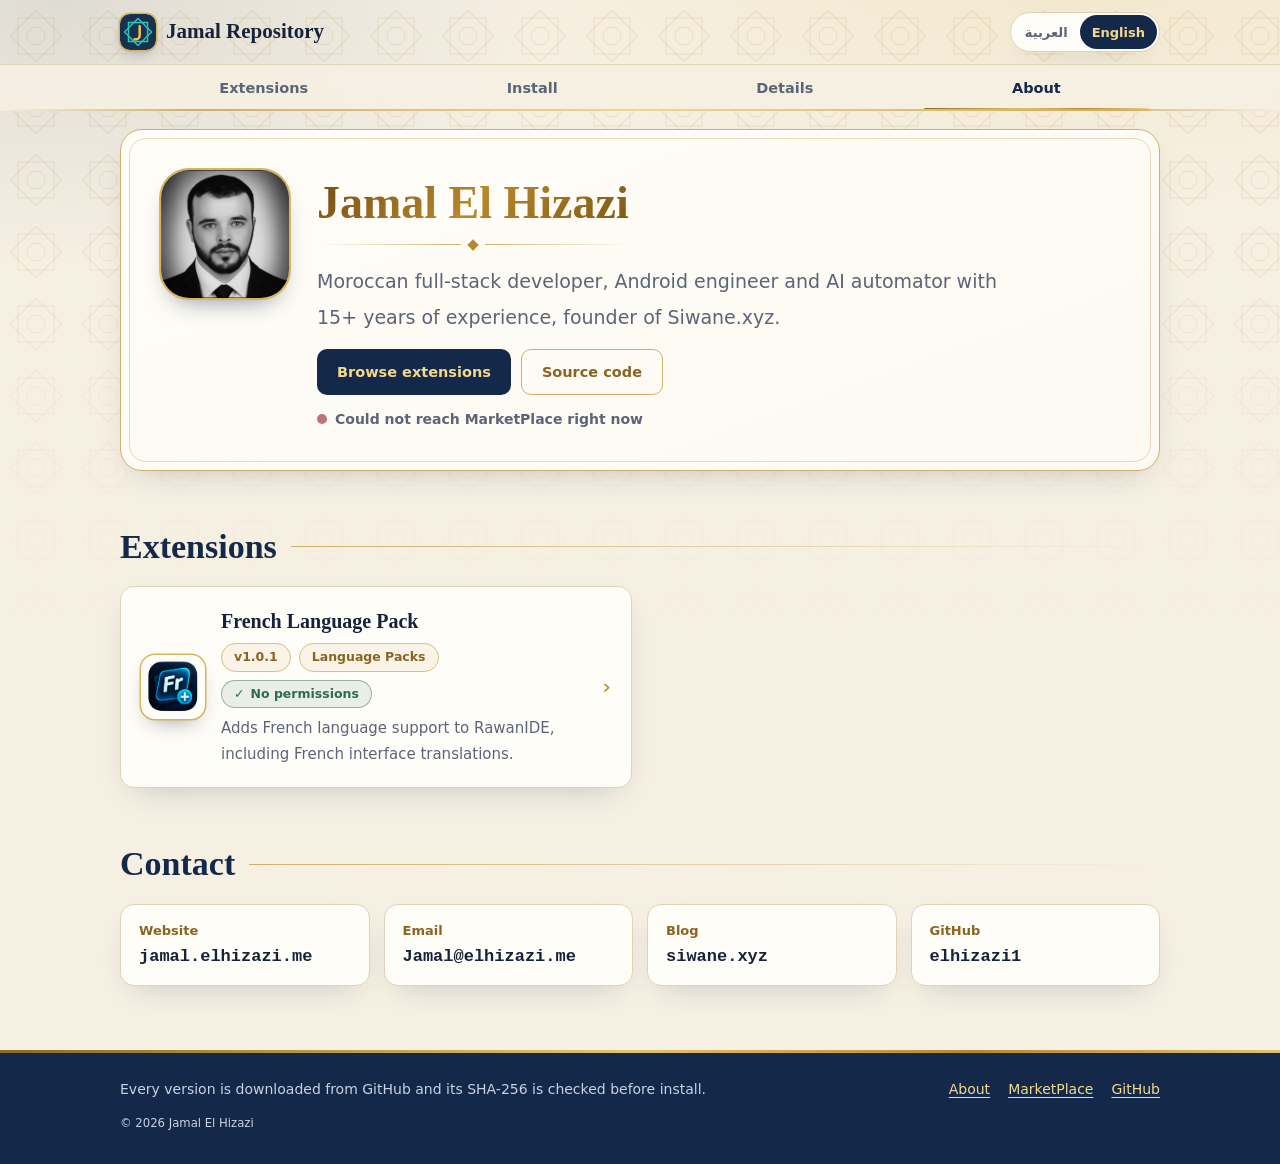
==== about/index.html @ 7bb8c684 "jamal" ====
<!doctype html>
<html lang="ar" dir="rtl">
<head>
<meta charset="utf-8">
<meta name="viewport" content="width=device-width, initial-scale=1">
<title>جمال الحزازي · Jamal El Hizazi</title>
<meta name="description" content="Jamal El Hizazi — full-stack developer, Android engineer, AI automator. جمال الحزازي مطوّر ويب وأندرويد.">
<meta name="color-scheme" content="light dark">
<link rel="icon" href="../icon.svg" type="image/svg+xml">
<link rel="stylesheet" href="../assets/site.css">
<script src="../assets/site.js" defer></script>
<script src="../assets/extras.js" defer></script>
</head>
<body data-page="about" data-root="../">
<header class="bar">
  <div class="wrap bar-in">
    <a class="brand" href="../"><img src="../icon.svg" alt="" width="36" height="36"><span data-i18n="brand">مستودع جمال</span></a>
    <div class="langs" data-langs role="group" aria-label="Language"></div>
  </div>
</header>
<nav class="nav" aria-label="Main">
  <div class="wrap nav-in">
    <a href="../#extensions" data-i18n="nav_ext">الإضافات</a>
    <a href="../#how" data-i18n="nav_how">التثبيت</a>
    <a href="../#details" data-i18n="nav_details">التفاصيل</a>
    <a href="../about/" data-i18n="nav_about" aria-current="page">عن المطوّر</a>
  </div>
</nav>
<div class="wrap">
  <main>
    <div class="hero">
      <div class="hero-media"><img src="jamal.jpg" alt="" width="128" height="128"></div>
      <div class="hero-id">
        <h1 data-i18n="about_name">جمال الحزازي</h1>
        <div class="orn" aria-hidden="true"><i></i></div>
      </div>
      <p class="lead" data-i18n="about_bio">مطوّر ويب ومهندس أندرويد وصانع أتمتة بالذكاء الاصطناعي من المغرب، بخبرة تتجاوز خمسة عشر عامًا، ومؤسس مدوّنة صِوان.</p>
      <div class="hero-extra">
        <div class="actions">
          <a class="btn" href="../#extensions" data-i18n="browse">تصفّح الإضافات</a>
          <a class="btn ghost" href="https://github.com/elhizazi1/jamal-repository" rel="noopener" data-i18n="foot_source">الكود المصدري</a>
        </div>
        <p class="status" data-status data-state="checking" role="status">جارٍ التحقق من MarketPlace…</p>
      </div>
    </div>

    <section id="extensions" aria-labelledby="ext-h">
      <h2 id="ext-h" data-i18n="ext_title">الإضافات</h2>
      <div class="list" data-ext-list></div>
    </section>

    <section id="contact" aria-labelledby="c-h">
      <h2 id="c-h" data-i18n="c_title">تواصل</h2>
      <div class="cards">
        <a class="card" href="https://jamal.elhizazi.me" rel="noopener"><small data-i18n="c_site">الموقع الشخصي</small><b>jamal.elhizazi.me</b></a>
        <a class="card" href="mailto:Jamal@elhizazi.me"><small data-i18n="c_mail">البريد</small><b>Jamal@elhizazi.me</b></a>
        <a class="card" href="https://siwane.xyz" rel="noopener"><small data-i18n="c_blog">المدوّنة</small><b>siwane.xyz</b></a>
        <a class="card" href="https://github.com/elhizazi1/jamal-repository" rel="noopener"><small>GitHub</small><b>elhizazi1</b></a>
      </div>
    </section>
  </main>
</div>

<footer>
  <div class="wrap foot">
    <span data-i18n="foot_note">كل إصدار يُنزَّل من GitHub ويُتحقَّق من SHA-256 قبل التثبيت.</span>
    <span class="links">
      <a href="../about/" data-i18n="nav_about">عن المطوّر</a>
      <a href="https://rawanide.elhizazi.me/repositories" rel="noopener" data-i18n="foot_market">MarketPlace</a>
      <a href="https://github.com/elhizazi1" rel="noopener">GitHub</a>
    </span>
    <small>© 2026 Jamal El Hizazi</small>
  </div>
</footer>
<!--DATA--><script type="application/json" id="data">{"repository":{"protocol":"1.0","id":"me.elhizazi.jamal.github.repository","name":"Jamal El Hizazi Repository","publisher":"Jamal El Hizazi","description":"Extensions for RawanIDE by Jamal El Hizazi.","homepageUrl":"https://elhizazi1.github.io/jamal-repository/","repositoryUrl":"https://github.com/elhizazi1/jamal-repository","icon":"https://raw.githubusercontent.com/elhizazi1/jamal-repository/main/icon.svg","verification":"rwm-JESA_3A_atXAHX9HX52WhoH6","i18n":{"ar":{"name":"مستودع جمال الحزازي","description":"إضافات لـ RawanIDE من تطوير جمال الحزازي."},"en":{"name":"Jamal El Hizazi Repository","description":"Extensions for RawanIDE by Jamal El Hizazi."},"zh-CN":{"name":"Jamal El Hizazi 扩展仓库","description":"Jamal El Hizazi 为 RawanIDE 开发的扩展。"},"zh-TW":{"name":"Jamal El Hizazi 擴充功能倉庫","description":"Jamal El Hizazi 為 RawanIDE 開發的擴充功能。"}},"extensions":[{"id":"me.elhizazi.jamal.github.repository.language.french","name":"French Language Pack","version":"1.0.1","publisher":"Jamal El Hizazi","description":"French interface language pack for RawanIDE. Provides French UI strings.","category":"Language Packs","icon":"https://raw.githubusercontent.com/elhizazi1/jamal-repository/main/extensions/me.elhizazi.jamal.github.repository.language.french/1.0.1/french-language.webp","apiVersion":"1.0","runtime":null,"permissions":[],"sizeBytes":48856,"sha256":"a94781276d6f744c2116f247a615334e010484c51ec75ef424cbf396a56e475f","downloadUrl":"https://raw.githubusercontent.com/elhizazi1/jamal-repository/main/extensions/me.elhizazi.jamal.github.repository.language.french/1.0.1/me.elhizazi.jamal.github.repository.language.french-1.0.1.r1","homepageUrl":"https://elhizazi1.github.io/jamal-repository/extensions/me.elhizazi.jamal.github.repository.language.french/1.0.1/","documentationUrl":"https://elhizazi1.github.io/jamal-repository/extensions/me.elhizazi.jamal.github.repository.language.french/1.0.1/","tags":["language-pack","french"],"changelog":"Initial release of the French language pack.","i18n":{"en":{"name":"French Language Pack","description":"Adds French language support to RawanIDE, including French interface translations."},"ar":{"name":"حزمة اللغة الفرنسية","description":"تضيف دعم اللغة الفرنسية إلى RawanIDE، وتشمل ترجمة كاملة لواجهة المستخدم."},"fr":{"name":"Pack de langue française","description":"Ajoute la prise en charge de la langue française à RawanIDE, y compris la traduction de l'interface."}}}]}}</script><!--/DATA-->
</body>
</html>
---- assets/site.css ----
/* Jamal repository pages, v5: one consolidated stylesheet. No external fonts, scripts or images.
   Layout rule: every hero is one CSS grid with named areas (media | id | lead | extra); no absolute positioning, no magic offsets. */
:root {
  --paper: #f6f0e3; --surface: #fffdf8; --ink: #15233a; --ink-2: #5b6578; --line: #e0d3b4; --line-gold: #cfb06a;
  --accent: #8a6420; --lapis: #14294a; --ochre: #b8872b; --ochre-soft: rgba(184,135,43,.16);
  --code-bg: #f8f2e4; --danger: #a33a3a; --ok: #2f6b4f;
  --btn-bg: var(--lapis); --btn-ink: #f3d98b; --h2-ink: var(--lapis); --nav-on: var(--lapis);
  --gold: linear-gradient(135deg, #8f6a1f 0%, #e6c36a 45%, #b8872b 70%, #f0d78c 100%);
  --title: linear-gradient(135deg, #6d4c12, #b8872b 50%, #7a5614);
  --shadow: 0 1px 0 rgba(255,255,255,.7) inset, 0 12px 32px -16px rgba(20,41,74,.28);
  --r: 14px; --r-sm: 10px; --nav-h: 46px;
  --font: "Noto Naskh Arabic", "Noto Sans Arabic", "Segoe UI", Tahoma, system-ui, sans-serif;
  --font-head: "Amiri", "Noto Naskh Arabic", "Traditional Arabic", "Scheherazade New", "Noto Kufi Arabic", Georgia, serif;
  --mono: ui-monospace, "SFMono-Regular", Menlo, Consolas, "Roboto Mono", monospace;
}
@media (prefers-color-scheme: dark) {
  :root:not([data-theme="light"]) {
    --paper: #0a1424; --surface: #101f38; --ink: #f1e8d0; --ink-2: #a9b3c4; --line: #2b3d5e; --line-gold: #8a7340;
    --accent: #e6c36a; --ochre: #e6c36a; --ochre-soft: rgba(230,195,106,.16); --code-bg: #0c1a30; --danger: #ff8a8e; --ok: #8fd6b0;
    --btn-bg: var(--gold); --btn-ink: #1a1405; --h2-ink: #f1e3b2; --nav-on: #f1e3b2;
    --title: linear-gradient(135deg, #f6e4a6, #d6a93f 55%, #f6e4a6);
    --shadow: 0 1px 0 rgba(255,255,255,.04) inset, 0 16px 36px -18px rgba(0,0,0,.8);
  }
}

* { box-sizing: border-box; }
html { -webkit-text-size-adjust: 100%; scroll-behavior: smooth; scroll-padding-top: calc(var(--nav-h) + 14px); }
body {
  margin: 0; position: relative; min-height: 100vh; color: var(--ink);
  font: 400 16px/1.8 var(--font);
  background: radial-gradient(900px 420px at 85% -80px, rgba(230,195,106,.20), transparent 70%),
              radial-gradient(700px 380px at 5% 0, rgba(20,41,74,.10), transparent 70%), var(--paper);
}
body::before {
  content: ""; position: absolute; inset: 0 0 auto 0; height: 640px; z-index: -1; pointer-events: none;
  background-image: url("data:image/svg+xml;utf8,<svg xmlns='http://www.w3.org/2000/svg' width='72' height='72' viewBox='0 0 72 72'><g fill='none' stroke='%23b8872b' stroke-opacity='.16' stroke-width='1'><rect x='18' y='18' width='36' height='36'/><rect x='18' y='18' width='36' height='36' transform='rotate(45 36 36)'/><circle cx='36' cy='36' r='9'/></g></svg>");
  -webkit-mask-image: linear-gradient(to bottom, #000 30%, transparent); mask-image: linear-gradient(to bottom, #000 30%, transparent);
}
a { color: var(--accent); text-underline-offset: 3px; }
a:hover { text-decoration-thickness: 2px; }
:focus-visible { outline: 3px solid var(--accent); outline-offset: 3px; border-radius: 6px; }
.wrap { width: min(100% - 32px, 1040px); margin-inline: auto; }
.visually-hidden { position: absolute; width: 1px; height: 1px; overflow: hidden; clip: rect(0 0 0 0); white-space: nowrap; }

/* ---------- header + sticky tabs (identical on every page) ---------- */
.bar { padding-block: 12px; }
.bar-in { display: flex; flex-wrap: wrap; align-items: center; justify-content: space-between; gap: 8px 12px; }
.brand { display: inline-flex; flex: none; align-items: center; gap: 10px; color: var(--ink); text-decoration: none; font: 700 21px/1.3 var(--font-head); }
.brand img { width: 36px; height: 36px; flex: none; border-radius: 10px; display: block; box-shadow: 0 0 0 1.5px #d9b45a, 0 6px 14px -6px rgba(20,41,74,.5); }
.brand span { white-space: nowrap; overflow: hidden; text-overflow: ellipsis; }
.langs { display: inline-flex; flex: none; border: 1px solid var(--line); border-radius: 999px; padding: 2px; background: var(--surface); box-shadow: var(--shadow); }
.langs button { appearance: none; border: 0; background: transparent; color: var(--ink-2); font: 600 13px/1 var(--font); padding: 8px 12px; border-radius: 999px; cursor: pointer; min-height: 34px; }
.langs button[aria-pressed="true"] { background: var(--lapis); color: #f3d98b; }
@media (prefers-color-scheme: dark) { :root:not([data-theme="light"]) .langs button[aria-pressed="true"] { background: var(--gold); color: #1a1405; } }

@media (max-width: 479px) { /* four language buttons (GitLab build) must not squeeze the brand */
  .brand { font-size: 18px; gap: 8px; }
  .brand img { width: 32px; height: 32px; }
  .langs button { padding: 8px 9px; font-size: 12.5px; }
}

.nav { position: sticky; top: 0; z-index: 30; background: var(--paper); border-top: 1px solid var(--line); }
@supports (background: color-mix(in srgb, red, blue)) {
  .nav { background: color-mix(in srgb, var(--paper) 92%, transparent); -webkit-backdrop-filter: blur(14px); backdrop-filter: blur(14px); }
}
.nav::after { content: ""; position: absolute; inset: auto 0 0 0; height: 2px; background: linear-gradient(90deg, transparent, var(--line-gold) 15%, #f0d78c 50%, var(--line-gold) 85%, transparent); }
.nav-in { display: flex; height: var(--nav-h); overflow-x: auto; scrollbar-width: none; }
.nav-in::-webkit-scrollbar { display: none; }
.nav a { position: relative; flex: 1 1 auto; display: grid; place-items: center; padding-inline: 12px; white-space: nowrap; text-decoration: none; color: var(--ink-2); font: 700 14.5px/1 var(--font); }
.nav a::after { content: ""; position: absolute; inset: auto 10px 0; height: 3px; border-radius: 3px 3px 0 0; background: var(--gold); transform: scaleX(0); transition: transform .25s; }
.nav a:hover, .nav a[aria-current="page"], .nav a[aria-current="true"] { color: var(--nav-on); }
.nav a:hover::after, .nav a[aria-current="page"]::after, .nav a[aria-current="true"]::after { transform: scaleX(1); }

/* ---------- hero: one grid, three variants ---------- */
.hero {
  --media: 84px; --gap: 14px;
  position: relative; display: grid; align-items: center; column-gap: var(--gap); row-gap: 16px;
  grid-template-columns: var(--media) minmax(0, 1fr);
  grid-template-areas: "media id" "lead lead" "extra extra";
  margin-top: 18px; padding: 18px;
  background: var(--surface); border: 1px solid var(--line-gold); border-radius: 22px; box-shadow: var(--shadow);
}
@supports (background: color-mix(in srgb, red, blue)) { .hero { background: linear-gradient(160deg, var(--surface), color-mix(in srgb, var(--surface) 72%, var(--paper))); } }
.hero::before { content: ""; position: absolute; inset: 6px; border: 1px solid rgba(184,135,43,.30); border-radius: 17px; pointer-events: none; }
body[data-page="ext"] .hero { --media: 76px; grid-template-areas: "crumb crumb" "media id" "lead lead" "extra extra"; }
body[data-page="about"] .hero { --media: 84px; }

.hero-media { grid-area: media; min-width: 0; }
.hero-id { grid-area: id; justify-self: start; min-width: 96px; max-width: 100%; }
.hero > .lead { grid-area: lead; }
.hero-extra { grid-area: extra; min-width: 0; }
.hero > .crumb { grid-area: crumb; justify-self: start; }
.hero-media img { display: block; width: 100%; height: auto; aspect-ratio: 1; object-fit: contain; border-radius: 22%; box-shadow: 0 0 0 2px #d9b45a, 0 12px 26px -12px rgba(20,41,74,.6); }

.hero h1 {
  margin: 0; font: 700 clamp(26px, 5.2vw, 46px)/1.45 var(--font-head); letter-spacing: 0; color: var(--lapis);
  background: var(--title); -webkit-background-clip: text; background-clip: text; -webkit-text-fill-color: transparent;
}
body[data-page="ext"] .hero h1 { font-size: clamp(22px, 4.4vw, 38px); }
/* ornament: its width is the title's width, because .hero-id shrink-wraps the h1 */
.orn { display: flex; align-items: center; gap: 8px; margin-top: 4px; }
.orn::before, .orn::after { content: ""; flex: 1; height: 1px; }
.orn::before { background: linear-gradient(90deg, transparent, var(--line-gold)); }
.orn::after { background: linear-gradient(270deg, transparent, var(--line-gold)); }
[dir="rtl"] .orn::before { background: linear-gradient(270deg, transparent, var(--line-gold)); }
[dir="rtl"] .orn::after { background: linear-gradient(90deg, transparent, var(--line-gold)); }
.orn i { flex: none; width: 8px; height: 8px; background: var(--ochre); transform: rotate(45deg); }

.lead { margin: 0; max-width: 58ch; color: var(--ink-2); font-size: clamp(16px, 2.4vw, 19px); line-height: 1.9; }
.crumb { display: inline-flex; align-items: center; gap: 8px; padding: 8px 14px; border: 1px solid var(--line); border-radius: 999px; background: var(--surface); text-decoration: none; font: 700 14px/1.2 var(--font); }
[dir="rtl"] .crumb .arrow { transform: scaleX(-1); }

@media (min-width: 720px) {
  .hero { --gap: 28px; padding: 40px; row-gap: 14px; }
  .hero::before { inset: 8px; }
  body[data-page="repo"] .hero { --media: 172px; grid-template-columns: minmax(0, 1fr) var(--media); grid-template-areas: "id media" "lead media" "extra media"; }
  body[data-page="ext"] .hero { --media: 104px; grid-template-areas: "crumb crumb" "media id" "media lead" "media extra"; }
  body[data-page="about"] .hero { --media: 128px; grid-template-areas: "media id" "media lead" "media extra"; }
  body[data-page="ext"] .hero-media, body[data-page="about"] .hero-media { align-self: start; }
}

/* ---------- seal ---------- */
.seal { display: block; width: 100%; height: auto; aspect-ratio: 1; color: var(--ink-2); direction: ltr; unicode-bidi: isolate; filter: drop-shadow(0 10px 18px rgba(184,135,43,.35)); }
.seal .ring { fill: none; stroke: currentColor; stroke-width: 2; }
.seal .ring-dash { fill: none; stroke: currentColor; stroke-width: 1; stroke-dasharray: 2 5; opacity: .7; }
.seal .star { fill: none; stroke: currentColor; stroke-width: 2.2; stroke-linejoin: round; }
.seal .ringtext { font: 600 10.5px var(--mono); fill: currentColor; }
.seal .core { font: 800 19px var(--font-head); fill: currentColor; text-anchor: middle; paint-order: stroke; stroke: var(--surface); stroke-width: 5px; stroke-linejoin: round; }
.seal .core.small { font-size: 14px; }
.seal[data-state="verified"] { color: var(--ochre); }
.seal[data-state="verified"] .star { fill: rgba(230,195,106,.28); stroke-dasharray: 400; animation: draw 1.1s ease-out both; }
.seal[data-state="verified"] .ring { stroke-width: 3; }
.seal[data-state="pending"] .ring, .seal[data-state="unknown"] .ring { stroke-dasharray: 6 5; }
@keyframes draw { from { stroke-dashoffset: 400; } to { stroke-dashoffset: 0; } }
@media (max-width: 719px) { /* at 84px the ring lettering is unreadable: hide it (still measurable) and enlarge the word */
  .seal .ringtext { visibility: hidden; }
  .seal .core { font-size: 27px; }
  .seal .core.small { font-size: 16px; }
}
@media (prefers-reduced-motion: reduce) { .seal[data-state="verified"] .star { animation: none; } }

/* ---------- address box, buttons, status ---------- */
.address { display: flex; align-items: stretch; max-width: 640px; background: var(--surface); border: 1px solid var(--line-gold); border-radius: var(--r); box-shadow: var(--shadow); overflow: hidden; }
.address-field { flex: 1; min-width: 0; align-self: center; padding: 12px 14px; font: 500 13px/1.6 var(--mono); direction: ltr; text-align: left; overflow-wrap: anywhere; }
.btn {
  appearance: none; border: 0; cursor: pointer; display: inline-flex; align-items: center; justify-content: center;
  min-height: 46px; padding: 0 20px; border-radius: var(--r-sm); background: var(--btn-bg); color: var(--btn-ink);
  font: 700 14.5px/1 var(--font); white-space: nowrap; text-decoration: none; transition: filter .2s, transform .2s;
}
.btn:hover { filter: brightness(1.12); }
.btn:active { transform: translateY(1px); }
.btn.ghost { background: transparent; color: var(--accent); border: 1px solid var(--line-gold); }
.btn.small { min-height: 34px; padding: 0 12px; font-size: 13px; border-radius: 8px; }
.btn[data-done="1"] { background: var(--ok); color: #fff; }
.address .btn { border-radius: 0; min-height: 0; min-width: 96px; }
.actions { display: flex; flex-wrap: wrap; gap: 10px; }
.status { display: flex; align-items: center; gap: 8px; margin: 14px 0 0; font: 600 14px/1.5 var(--font); color: var(--ink-2); }
.status::before { content: ""; flex: none; width: 10px; height: 10px; border-radius: 50%; background: var(--line); }
.status[data-state="verified"] { color: var(--ink); }
.status[data-state="verified"]::before { background: var(--ochre); box-shadow: 0 0 0 4px var(--ochre-soft); }
.status[data-state="pending"]::before { background: transparent; border: 2px dashed var(--ink-2); }
.status[data-state="unknown"]::before { background: var(--danger); opacity: .7; }

/* ---------- sections ---------- */
section { margin-top: clamp(30px, 6vw, 52px); }
h2 { display: flex; align-items: center; gap: 14px; margin: 0 0 16px; font: 700 clamp(24px, 4.4vw, 34px)/1.4 var(--font-head); color: var(--h2-ink); }
h2::after { content: ""; flex: 1; height: 1px; background: linear-gradient(90deg, var(--line-gold), transparent); }
[dir="rtl"] h2::after { background: linear-gradient(270deg, var(--line-gold), transparent); }
h3 { margin: 0; font: 700 20px/1.4 var(--font-head); }
.hint { margin: 0 0 16px; color: var(--ink-2); font-size: 15px; }

.steps { list-style: none; margin: 0; padding: 0; display: grid; gap: 12px; counter-reset: step; }
.steps li { counter-increment: step; display: grid; grid-template-columns: 36px minmax(0, 1fr); gap: 14px; align-items: center; padding: 14px 16px; background: var(--surface); border: 1px solid var(--line); border-radius: var(--r); box-shadow: var(--shadow); }
.steps li::before { content: counter(step); display: grid; place-items: center; width: 36px; height: 36px; border-radius: 50%; background: var(--gold); color: #1a1405; font: 700 18px/1 var(--font-head); box-shadow: 0 6px 14px -6px rgba(184,135,43,.7); }
.steps p { margin: 0; }
@media (min-width: 760px) {
  .steps { grid-template-columns: repeat(3, minmax(0, 1fr)); }
  .steps li { grid-template-columns: 1fr; align-items: start; gap: 10px; padding: 18px; }
}

.list { display: grid; gap: 16px; grid-template-columns: repeat(auto-fill, minmax(min(100%, 420px), 1fr)); }
.row { position: relative; display: grid; grid-template-columns: 56px minmax(0, 1fr) auto; gap: 14px; align-items: center; padding: 16px; color: inherit; text-decoration: none; background: var(--surface); border: 1px solid var(--line); border-radius: var(--r); box-shadow: var(--shadow); transition: transform .25s, border-color .25s, box-shadow .25s; }
.row:hover { transform: translateY(-3px); border-color: var(--line-gold); box-shadow: 0 18px 36px -18px rgba(184,135,43,.5); }
.row img { display: block; width: 56px; height: 56px; border-radius: 14px; box-shadow: 0 0 0 1.5px #d9b45a, 0 10px 22px -10px rgba(20,41,74,.5); }
.row .meta { margin-top: 8px; }
.row p { margin: 8px 0 0; color: var(--ink-2); font-size: 15px; line-height: 1.7; display: -webkit-box; -webkit-line-clamp: 2; -webkit-box-orient: vertical; overflow: hidden; }
.chev { color: var(--ochre); font-size: 22px; line-height: 1; }
[dir="rtl"] .chev { transform: scaleX(-1); }
@media (min-width: 720px) { .row { grid-template-columns: 64px minmax(0, 1fr) auto; gap: 16px; padding: 20px; } .row img { width: 64px; height: 64px; } }
.empty { padding: 18px; color: var(--ink-2); border: 1px dashed var(--line); border-radius: var(--r); }

.meta { display: flex; flex-wrap: wrap; gap: 8px; }
.tag { display: inline-flex; align-items: center; padding: 7px 12px; font: 700 12.5px/1 var(--font); color: var(--accent); background: rgba(184,135,43,.08); border: 1px solid #d9bf7f; border-radius: 999px; unicode-bidi: plaintext; }
.tag.safe { color: var(--ok); background: rgba(47,107,79,.10); border-color: rgba(47,107,79,.45); }
.tag.safe::before { content: "✓"; margin-inline-end: 6px; font-weight: 800; }
@media (prefers-color-scheme: dark) { :root:not([data-theme="light"]) .tag.safe { background: rgba(143,214,176,.08); border-color: rgba(143,214,176,.45); } }

dl.facts { display: grid; grid-template-columns: minmax(120px, 220px) minmax(0, 1fr); margin: 0; overflow: hidden; background: var(--surface); border: 1px solid var(--line-gold); border-radius: var(--r); box-shadow: var(--shadow); }
dl.facts dt, dl.facts dd { margin: 0; padding: 12px 16px; border-bottom: 1px solid var(--line); }
dl.facts dt { background: var(--ochre-soft); color: var(--ink); font-weight: 700; font-size: 14px; }
dl.facts dd { min-width: 0; overflow-wrap: anywhere; }
dl.facts dt:nth-last-of-type(1), dl.facts dt:nth-last-of-type(1) + dd { border-bottom: 0; }
.mono { font: 13.5px var(--mono); direction: ltr; unicode-bidi: isolate; }
[dir="rtl"] dd.mono { text-align: right; }
.hash { display: flex; align-items: center; gap: 10px; flex-wrap: wrap; }
.hash .mono { word-break: break-all; }
@media (max-width: 640px) {
  dl.facts { grid-template-columns: 1fr; }
  dl.facts dt { border-bottom: 0; padding-bottom: 4px; }
  dl.facts dd { padding-top: 10px; }
}

.cards { display: grid; gap: 14px; grid-template-columns: repeat(auto-fill, minmax(min(100%, 230px), 1fr)); }
.card { display: grid; gap: 2px; padding: 16px 18px; color: inherit; text-decoration: none; background: var(--surface); border: 1px solid var(--line); border-radius: var(--r); box-shadow: var(--shadow); transition: transform .25s, border-color .25s; }
a.card:hover { transform: translateY(-3px); border-color: var(--line-gold); }
.card small { color: var(--accent); font: 700 13px/1.6 var(--font); }
.card b { font: 700 17px/1.5 var(--mono); direction: ltr; unicode-bidi: isolate; overflow-wrap: anywhere; }
[dir="rtl"] .card b { text-align: right; }

.tools { display: flex; flex-wrap: wrap; gap: 10px; margin: 0 0 16px; }
.tools input { flex: 1; min-width: 200px; padding: 14px 16px; font: 500 15px/1 var(--font); color: var(--ink); background: var(--surface); border: 1px solid var(--line); border-radius: 999px; }
.tools input:focus { outline: 3px solid var(--ochre-soft); border-color: var(--line-gold); }
.tools .count { align-self: center; color: var(--ink-2); font: 600 13px/1 var(--font); }

/* extension content blocks (snippets, commands, terminal theme) */
.panel { background: var(--surface); border: 1px solid var(--line-gold); border-radius: var(--r); box-shadow: var(--shadow); }
.snip { display: grid; gap: 8px; padding: 14px 16px; border-bottom: 1px solid var(--line); }
.snip:last-child { border-bottom: 0; }
.snip-top { display: flex; flex-wrap: wrap; align-items: center; gap: 8px 12px; }
.snip small { color: var(--ink-2); }
.trigger { padding: 6px 10px; font: 700 14px/1 var(--mono); direction: ltr; color: #f3d98b; background: var(--lapis); border-radius: 6px; }
pre.code { margin: 0; padding: 12px 14px; overflow-x: auto; font: 13px/1.6 var(--mono); direction: ltr; text-align: left; tab-size: 2; background: var(--code-bg); border: 1px solid var(--line); border-radius: 8px; }
.term { padding: 18px; overflow-x: auto; font: 14px/1.7 var(--mono); direction: ltr; text-align: left; border-radius: var(--r); }
.term .cursor { display: inline-block; width: .6em; height: 1.1em; vertical-align: -.2em; }
.swatches { display: grid; grid-template-columns: repeat(8, minmax(0, 1fr)); gap: 6px; margin-top: 14px; }
.swatches span { aspect-ratio: 1; border-radius: 6px; border: 1px solid rgba(127,127,127,.35); }

/* ---------- footer ---------- */
footer { margin-top: clamp(36px, 7vw, 64px); color: #c9d2e3; font-size: 14px; background: var(--lapis); border-top: 3px solid transparent; border-image: var(--gold) 1; }
footer a { color: #f3d98b; }
.foot { display: grid; gap: 10px; padding-block: 24px 30px; }
.foot .links { display: flex; flex-wrap: wrap; gap: 6px 18px; }
@media (min-width: 720px) { .foot { grid-template-columns: minmax(0, 1fr) auto; align-items: center; } .foot small { grid-column: 1 / -1; } }
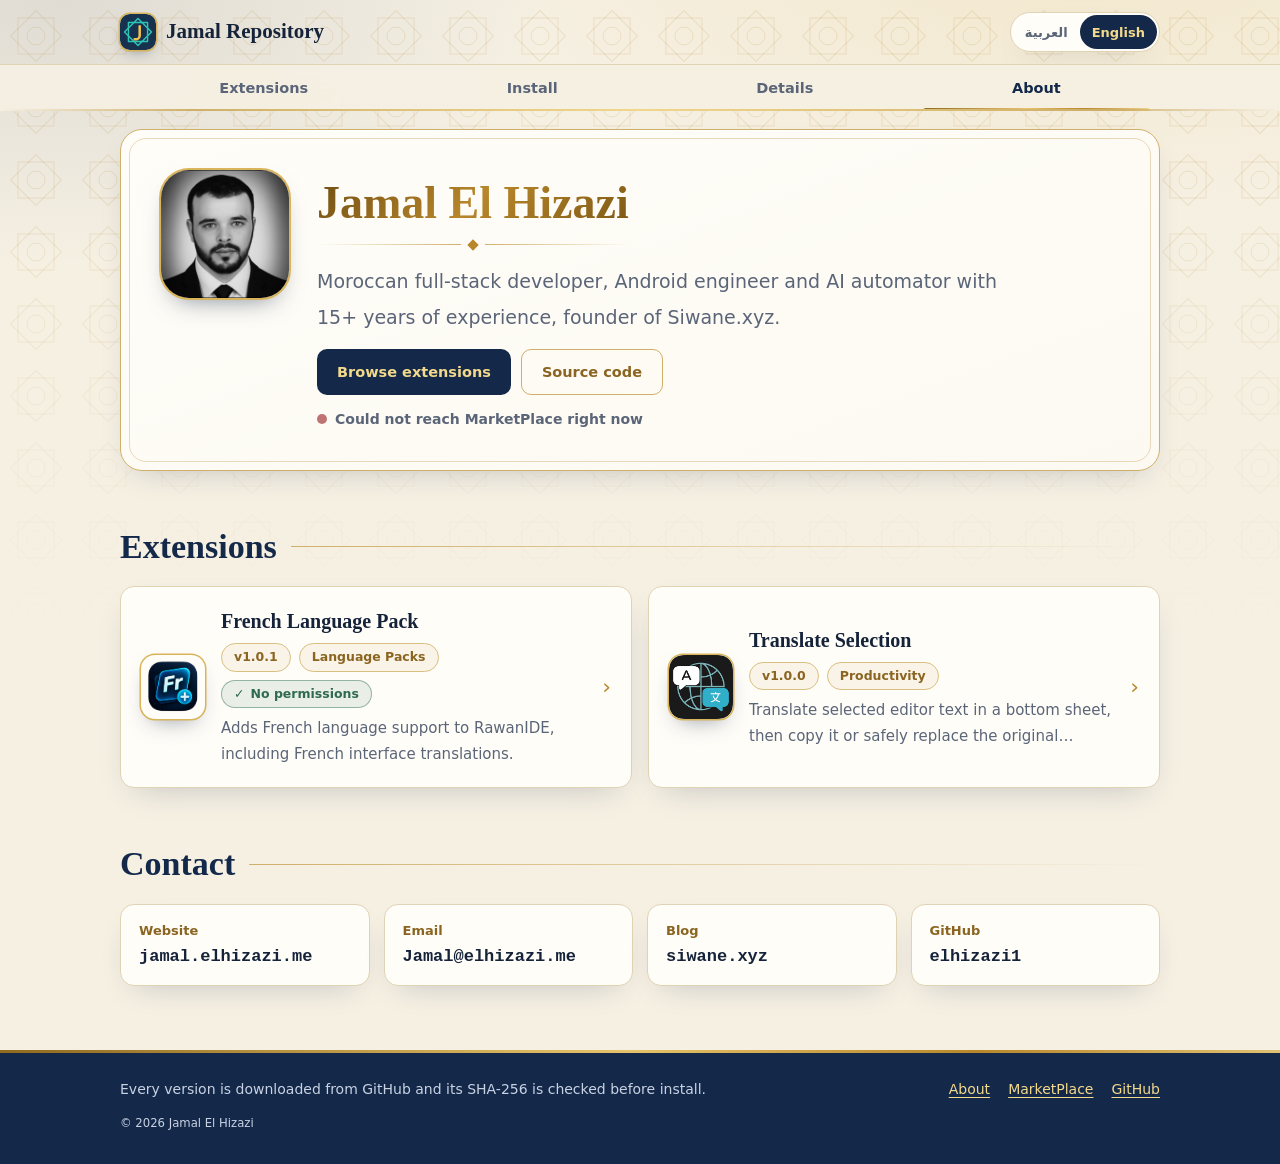
==== commit 4895ff21: "elhi1" ====
--- a/about/index.html
+++ b/about/index.html
@@ -72,6 +72,6 @@
     <small>© 2026 Jamal El Hizazi</small>
   </div>
 </footer>
-<!--DATA--><script type="application/json" id="data">{"repository":{"protocol":"1.0","id":"me.elhizazi.jamal.github.repository","name":"Jamal El Hizazi Repository","publisher":"Jamal El Hizazi","description":"Extensions for RawanIDE by Jamal El Hizazi.","homepageUrl":"https://elhizazi1.github.io/jamal-repository/","repositoryUrl":"https://github.com/elhizazi1/jamal-repository","icon":"https://raw.githubusercontent.com/elhizazi1/jamal-repository/main/icon.svg","verification":"rwm-JESA_3A_atXAHX9HX52WhoH6","i18n":{"ar":{"name":"مستودع جمال الحزازي","description":"إضافات لـ RawanIDE من تطوير جمال الحزازي."},"en":{"name":"Jamal El Hizazi Repository","description":"Extensions for RawanIDE by Jamal El Hizazi."},"zh-CN":{"name":"Jamal El Hizazi 扩展仓库","description":"Jamal El Hizazi 为 RawanIDE 开发的扩展。"},"zh-TW":{"name":"Jamal El Hizazi 擴充功能倉庫","description":"Jamal El Hizazi 為 RawanIDE 開發的擴充功能。"}},"extensions":[{"id":"me.elhizazi.jamal.github.repository.language.french","name":"French Language Pack","version":"1.0.1","publisher":"Jamal El Hizazi","description":"French interface language pack for RawanIDE. Provides French UI strings.","category":"Language Packs","icon":"https://raw.githubusercontent.com/elhizazi1/jamal-repository/main/extensions/me.elhizazi.jamal.github.repository.language.french/1.0.1/french-language.webp","apiVersion":"1.0","runtime":null,"permissions":[],"sizeBytes":48856,"sha256":"a94781276d6f744c2116f247a615334e010484c51ec75ef424cbf396a56e475f","downloadUrl":"https://raw.githubusercontent.com/elhizazi1/jamal-repository/main/extensions/me.elhizazi.jamal.github.repository.language.french/1.0.1/me.elhizazi.jamal.github.repository.language.french-1.0.1.r1","homepageUrl":"https://elhizazi1.github.io/jamal-repository/extensions/me.elhizazi.jamal.github.repository.language.french/1.0.1/","documentationUrl":"https://elhizazi1.github.io/jamal-repository/extensions/me.elhizazi.jamal.github.repository.language.french/1.0.1/","tags":["language-pack","french"],"changelog":"Initial release of the French language pack.","i18n":{"en":{"name":"French Language Pack","description":"Adds French language support to RawanIDE, including French interface translations."},"ar":{"name":"حزمة اللغة الفرنسية","description":"تضيف دعم اللغة الفرنسية إلى RawanIDE، وتشمل ترجمة كاملة لواجهة المستخدم."},"fr":{"name":"Pack de langue française","description":"Ajoute la prise en charge de la langue française à RawanIDE, y compris la traduction de l'interface."}}}]}}</script><!--/DATA-->
+<!--DATA--><script type="application/json" id="data">{"repository":{"protocol":"1.0","id":"me.elhizazi.jamal.github.repository","name":"Jamal El Hizazi Repository","publisher":"Jamal El Hizazi","description":"Extensions for RawanIDE by Jamal El Hizazi.","homepageUrl":"https://elhizazi1.github.io/jamal-repository/","repositoryUrl":"https://github.com/elhizazi1/jamal-repository","icon":"https://raw.githubusercontent.com/elhizazi1/jamal-repository/main/icon.svg","verification":"rwm-JESA_3A_atXAHX9HX52WhoH6","i18n":{"ar":{"name":"مستودع جمال الحزازي","description":"إضافات لـ RawanIDE من تطوير جمال الحزازي."},"en":{"name":"Jamal El Hizazi Repository","description":"Extensions for RawanIDE by Jamal El Hizazi."},"zh-CN":{"name":"Jamal El Hizazi 扩展仓库","description":"Jamal El Hizazi 为 RawanIDE 开发的扩展。"},"zh-TW":{"name":"Jamal El Hizazi 擴充功能倉庫","description":"Jamal El Hizazi 為 RawanIDE 開發的擴充功能。"}},"extensions":[{"id":"me.elhizazi.jamal.github.repository.language.french","name":"French Language Pack","version":"1.0.1","publisher":"Jamal El Hizazi","description":"French interface language pack for RawanIDE. Provides French UI strings.","category":"Language Packs","icon":"https://raw.githubusercontent.com/elhizazi1/jamal-repository/main/extensions/me.elhizazi.jamal.github.repository.language.french/1.0.1/french-language.webp","apiVersion":"1.0","runtime":"declarative","permissions":[],"sizeBytes":48856,"sha256":"a94781276d6f744c2116f247a615334e010484c51ec75ef424cbf396a56e475f","downloadUrl":"https://raw.githubusercontent.com/elhizazi1/jamal-repository/main/extensions/me.elhizazi.jamal.github.repository.language.french/1.0.1/me.elhizazi.jamal.github.repository.language.french-1.0.1.r1","homepageUrl":"https://elhizazi1.github.io/jamal-repository/extensions/me.elhizazi.jamal.github.repository.language.french/1.0.1/","documentationUrl":"https://elhizazi1.github.io/jamal-repository/extensions/me.elhizazi.jamal.github.repository.language.french/1.0.1/","tags":["language-pack","french"],"changelog":"Initial release of the French language pack.","i18n":{"en":{"name":"French Language Pack","description":"Adds French language support to RawanIDE, including French interface translations."},"ar":{"name":"حزمة اللغة الفرنسية","description":"تضيف دعم اللغة الفرنسية إلى RawanIDE، وتشمل ترجمة كاملة لواجهة المستخدم."},"fr":{"name":"Pack de langue française","description":"Ajoute la prise en charge de la langue française à RawanIDE, y compris la traduction de l'interface."}}},{"id":"me.elhizazi.jamal.github.repository.translate-selection","name":"Translate Selection","version":"1.0.0","publisher":"Jamal El Hizazi","description":"Translate selected editor text in a bottom sheet, then copy or safely replace the original selection.","category":"Productivity","icon":"https://raw.githubusercontent.com/elhizazi1/jamal-repository/main/extensions/me.elhizazi.jamal.github.repository.translate-selection/1.0.0/icon.webp","apiVersion":"1.0","runtime":"hosted-js","permissions":["EDITOR_WRITE","NETWORK_ACCESS"],"sizeBytes":21027,"sha256":"47d94b6e09e8cb1642aaa0609cafebfe9a111b99640bc855532237ee01b56c1c","downloadUrl":"https://raw.githubusercontent.com/elhizazi1/jamal-repository/main/extensions/me.elhizazi.jamal.github.repository.translate-selection/1.0.0/me.elhizazi.jamal.github.repository.translate-selection-1.0.0.r1","homepageUrl":"https://elhizazi1.github.io/jamal-repository/extensions/me.elhizazi.jamal.github.repository.translate-selection/1.0.0/","documentationUrl":"https://elhizazi1.github.io/jamal-repository/extensions/me.elhizazi.jamal.github.repository.translate-selection/1.0.0/","tags":["translate","translation","editor"],"changelog":"Initial release: translate the selected text in a bottom sheet, then copy it or safely replace the original selection.","i18n":{"en":{"name":"Translate Selection","description":"Translate selected editor text in a bottom sheet, then copy it or safely replace the original selection."},"ar":{"name":"ترجمة النص المحدد","description":"ترجم النص المحدد في المحرر داخل نافذة سفلية، ثم انسخه أو استبدل النص الأصلي."}}}]}}</script><!--/DATA-->
 </body>
 </html>
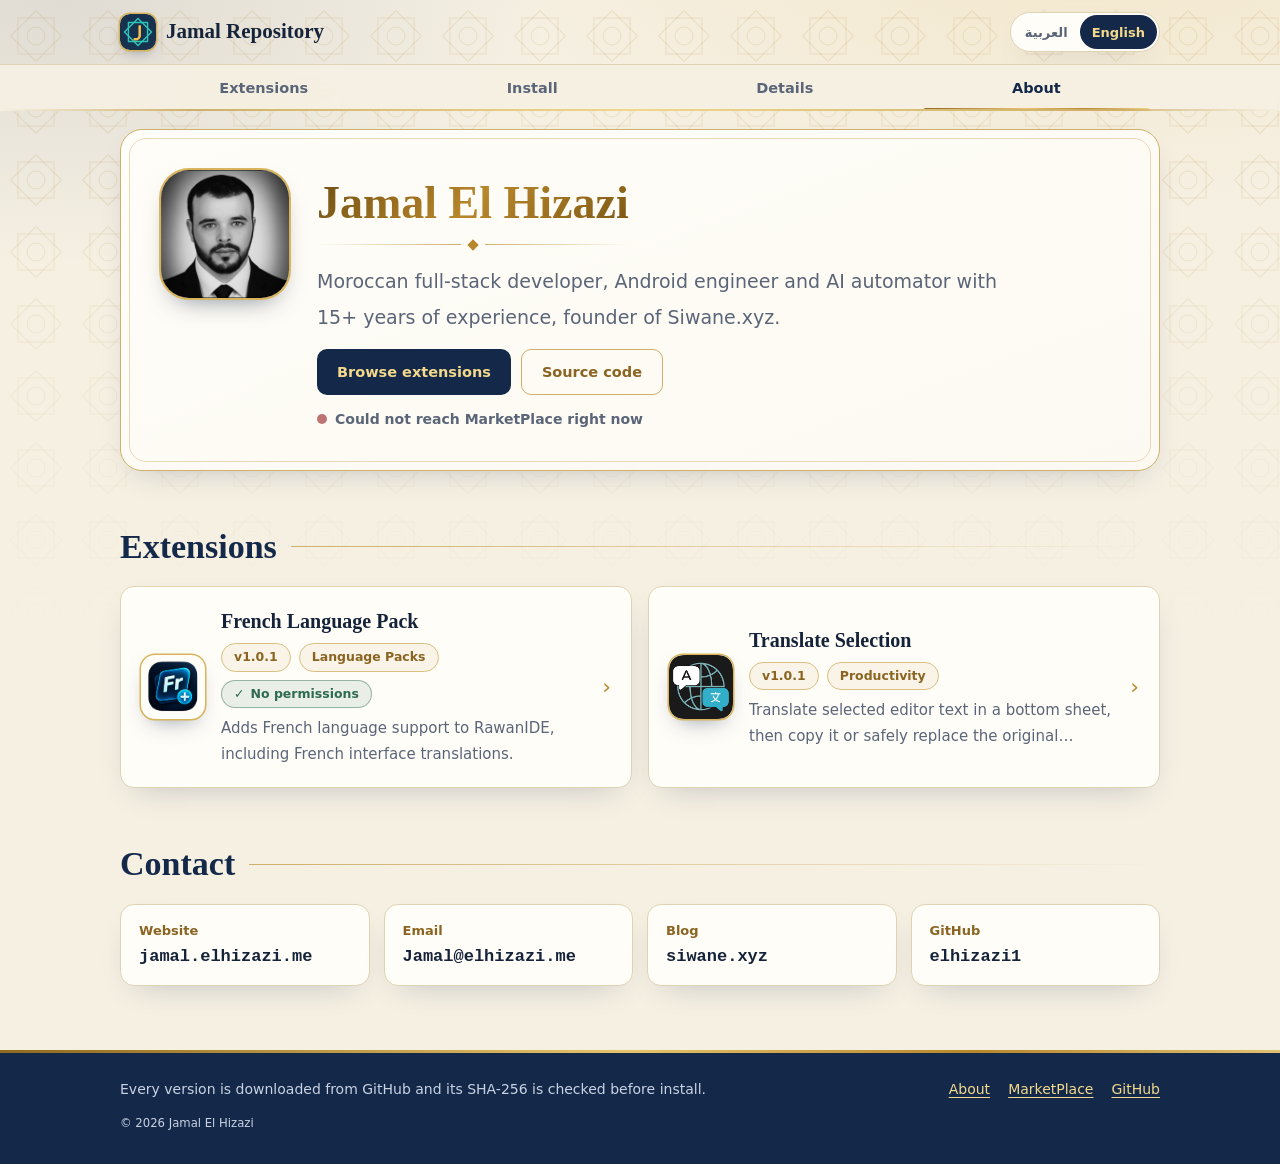
==== commit 969cdf9e: "nanana" ====
--- a/about/index.html
+++ b/about/index.html
@@ -72,6 +72,6 @@
     <small>© 2026 Jamal El Hizazi</small>
   </div>
 </footer>
-<!--DATA--><script type="application/json" id="data">{"repository":{"protocol":"1.0","id":"me.elhizazi.jamal.github.repository","name":"Jamal El Hizazi Repository","publisher":"Jamal El Hizazi","description":"Extensions for RawanIDE by Jamal El Hizazi.","homepageUrl":"https://elhizazi1.github.io/jamal-repository/","repositoryUrl":"https://github.com/elhizazi1/jamal-repository","icon":"https://raw.githubusercontent.com/elhizazi1/jamal-repository/main/icon.svg","verification":"rwm-JESA_3A_atXAHX9HX52WhoH6","i18n":{"ar":{"name":"مستودع جمال الحزازي","description":"إضافات لـ RawanIDE من تطوير جمال الحزازي."},"en":{"name":"Jamal El Hizazi Repository","description":"Extensions for RawanIDE by Jamal El Hizazi."},"zh-CN":{"name":"Jamal El Hizazi 扩展仓库","description":"Jamal El Hizazi 为 RawanIDE 开发的扩展。"},"zh-TW":{"name":"Jamal El Hizazi 擴充功能倉庫","description":"Jamal El Hizazi 為 RawanIDE 開發的擴充功能。"}},"extensions":[{"id":"me.elhizazi.jamal.github.repository.language.french","name":"French Language Pack","version":"1.0.1","publisher":"Jamal El Hizazi","description":"French interface language pack for RawanIDE. Provides French UI strings.","category":"Language Packs","icon":"https://raw.githubusercontent.com/elhizazi1/jamal-repository/main/extensions/me.elhizazi.jamal.github.repository.language.french/1.0.1/french-language.webp","apiVersion":"1.0","runtime":"declarative","permissions":[],"sizeBytes":48856,"sha256":"a94781276d6f744c2116f247a615334e010484c51ec75ef424cbf396a56e475f","downloadUrl":"https://raw.githubusercontent.com/elhizazi1/jamal-repository/main/extensions/me.elhizazi.jamal.github.repository.language.french/1.0.1/me.elhizazi.jamal.github.repository.language.french-1.0.1.r1","homepageUrl":"https://elhizazi1.github.io/jamal-repository/extensions/me.elhizazi.jamal.github.repository.language.french/1.0.1/","documentationUrl":"https://elhizazi1.github.io/jamal-repository/extensions/me.elhizazi.jamal.github.repository.language.french/1.0.1/","tags":["language-pack","french"],"changelog":"Initial release of the French language pack.","i18n":{"en":{"name":"French Language Pack","description":"Adds French language support to RawanIDE, including French interface translations."},"ar":{"name":"حزمة اللغة الفرنسية","description":"تضيف دعم اللغة الفرنسية إلى RawanIDE، وتشمل ترجمة كاملة لواجهة المستخدم."},"fr":{"name":"Pack de langue française","description":"Ajoute la prise en charge de la langue française à RawanIDE, y compris la traduction de l'interface."}}},{"id":"me.elhizazi.jamal.github.repository.translate-selection","name":"Translate Selection","version":"1.0.0","publisher":"Jamal El Hizazi","description":"Translate selected editor text in a bottom sheet, then copy or safely replace the original selection.","category":"Productivity","icon":"https://raw.githubusercontent.com/elhizazi1/jamal-repository/main/extensions/me.elhizazi.jamal.github.repository.translate-selection/1.0.0/icon.webp","apiVersion":"1.0","runtime":"hosted-js","permissions":["EDITOR_WRITE","NETWORK_ACCESS"],"sizeBytes":21027,"sha256":"47d94b6e09e8cb1642aaa0609cafebfe9a111b99640bc855532237ee01b56c1c","downloadUrl":"https://raw.githubusercontent.com/elhizazi1/jamal-repository/main/extensions/me.elhizazi.jamal.github.repository.translate-selection/1.0.0/me.elhizazi.jamal.github.repository.translate-selection-1.0.0.r1","homepageUrl":"https://elhizazi1.github.io/jamal-repository/extensions/me.elhizazi.jamal.github.repository.translate-selection/1.0.0/","documentationUrl":"https://elhizazi1.github.io/jamal-repository/extensions/me.elhizazi.jamal.github.repository.translate-selection/1.0.0/","tags":["translate","translation","editor"],"changelog":"Initial release: translate the selected text in a bottom sheet, then copy it or safely replace the original selection.","i18n":{"en":{"name":"Translate Selection","description":"Translate selected editor text in a bottom sheet, then copy it or safely replace the original selection."},"ar":{"name":"ترجمة النص المحدد","description":"ترجم النص المحدد في المحرر داخل نافذة سفلية، ثم انسخه أو استبدل النص الأصلي."}}}]}}</script><!--/DATA-->
+<!--DATA--><script type="application/json" id="data">{"repository":{"protocol":"1.0","id":"me.elhizazi.jamal.github.repository","name":"Jamal El Hizazi Repository","publisher":"Jamal El Hizazi","description":"Extensions for RawanIDE by Jamal El Hizazi.","homepageUrl":"https://elhizazi1.github.io/jamal-repository/","repositoryUrl":"https://github.com/elhizazi1/jamal-repository","icon":"https://raw.githubusercontent.com/elhizazi1/jamal-repository/main/icon.svg","verification":"rwm-JESA_3A_atXAHX9HX52WhoH6","i18n":{"ar":{"name":"مستودع جمال الحزازي","description":"إضافات لـ RawanIDE من تطوير جمال الحزازي."},"en":{"name":"Jamal El Hizazi Repository","description":"Extensions for RawanIDE by Jamal El Hizazi."},"zh-CN":{"name":"Jamal El Hizazi 扩展仓库","description":"Jamal El Hizazi 为 RawanIDE 开发的扩展。"},"zh-TW":{"name":"Jamal El Hizazi 擴充功能倉庫","description":"Jamal El Hizazi 為 RawanIDE 開發的擴充功能。"}},"extensions":[{"id":"me.elhizazi.jamal.github.repository.language.french","name":"French Language Pack","version":"1.0.1","publisher":"Jamal El Hizazi","description":"French interface language pack for RawanIDE. Provides French UI strings.","category":"Language Packs","icon":"https://raw.githubusercontent.com/elhizazi1/jamal-repository/main/extensions/me.elhizazi.jamal.github.repository.language.french/1.0.1/french-language.webp","apiVersion":"1.0","runtime":"declarative","permissions":[],"sizeBytes":48856,"sha256":"a94781276d6f744c2116f247a615334e010484c51ec75ef424cbf396a56e475f","downloadUrl":"https://raw.githubusercontent.com/elhizazi1/jamal-repository/main/extensions/me.elhizazi.jamal.github.repository.language.french/1.0.1/me.elhizazi.jamal.github.repository.language.french-1.0.1.r1","homepageUrl":"https://elhizazi1.github.io/jamal-repository/extensions/me.elhizazi.jamal.github.repository.language.french/1.0.1/","documentationUrl":"https://elhizazi1.github.io/jamal-repository/extensions/me.elhizazi.jamal.github.repository.language.french/1.0.1/","tags":["language-pack","french"],"changelog":"Initial release of the French language pack.","i18n":{"en":{"name":"French Language Pack","description":"Adds French language support to RawanIDE, including French interface translations."},"ar":{"name":"حزمة اللغة الفرنسية","description":"تضيف دعم اللغة الفرنسية إلى RawanIDE، وتشمل ترجمة كاملة لواجهة المستخدم."},"fr":{"name":"Pack de langue française","description":"Ajoute la prise en charge de la langue française à RawanIDE, y compris la traduction de l'interface."}},"license":"MIT"},{"id":"me.elhizazi.jamal.github.repository.translate-selection","name":"Translate Selection","version":"1.0.1","publisher":"Jamal El Hizazi","description":"Translate selected editor text in a bottom sheet, then copy or safely replace the original selection.","category":"Productivity","icon":"https://raw.githubusercontent.com/elhizazi1/jamal-repository/main/extensions/me.elhizazi.jamal.github.repository.translate-selection/1.0.1/icon.webp","apiVersion":"1.0","runtime":"hosted-js","permissions":["EDITOR_WRITE","NETWORK_ACCESS"],"sizeBytes":21029,"sha256":"d09fae5e1cabf9f48bd1f3fe53cbccac8c3272e2dbcc5d6680dec8b7172f0d9c","downloadUrl":"https://raw.githubusercontent.com/elhizazi1/jamal-repository/main/extensions/me.elhizazi.jamal.github.repository.translate-selection/1.0.1/me.elhizazi.jamal.github.repository.translate-selection-1.0.1.r1","homepageUrl":"https://elhizazi1.github.io/jamal-repository/extensions/me.elhizazi.jamal.github.repository.translate-selection/1.0.1/","documentationUrl":"https://elhizazi1.github.io/jamal-repository/extensions/me.elhizazi.jamal.github.repository.translate-selection/1.0.1/","tags":["translate","translation","editor"],"changelog":"The selection toolbar icon is drawn larger and the command no longer appears in the commands list: use the toolbar icon.","i18n":{"en":{"name":"Translate Selection","description":"Translate selected editor text in a bottom sheet, then copy it or safely replace the original selection."},"ar":{"name":"ترجمة النص المحدد","description":"ترجم النص المحدد في المحرر داخل نافذة سفلية، ثم انسخه أو استبدل النص الأصلي."}},"license":"MIT"}]}}</script><!--/DATA-->
 </body>
 </html>
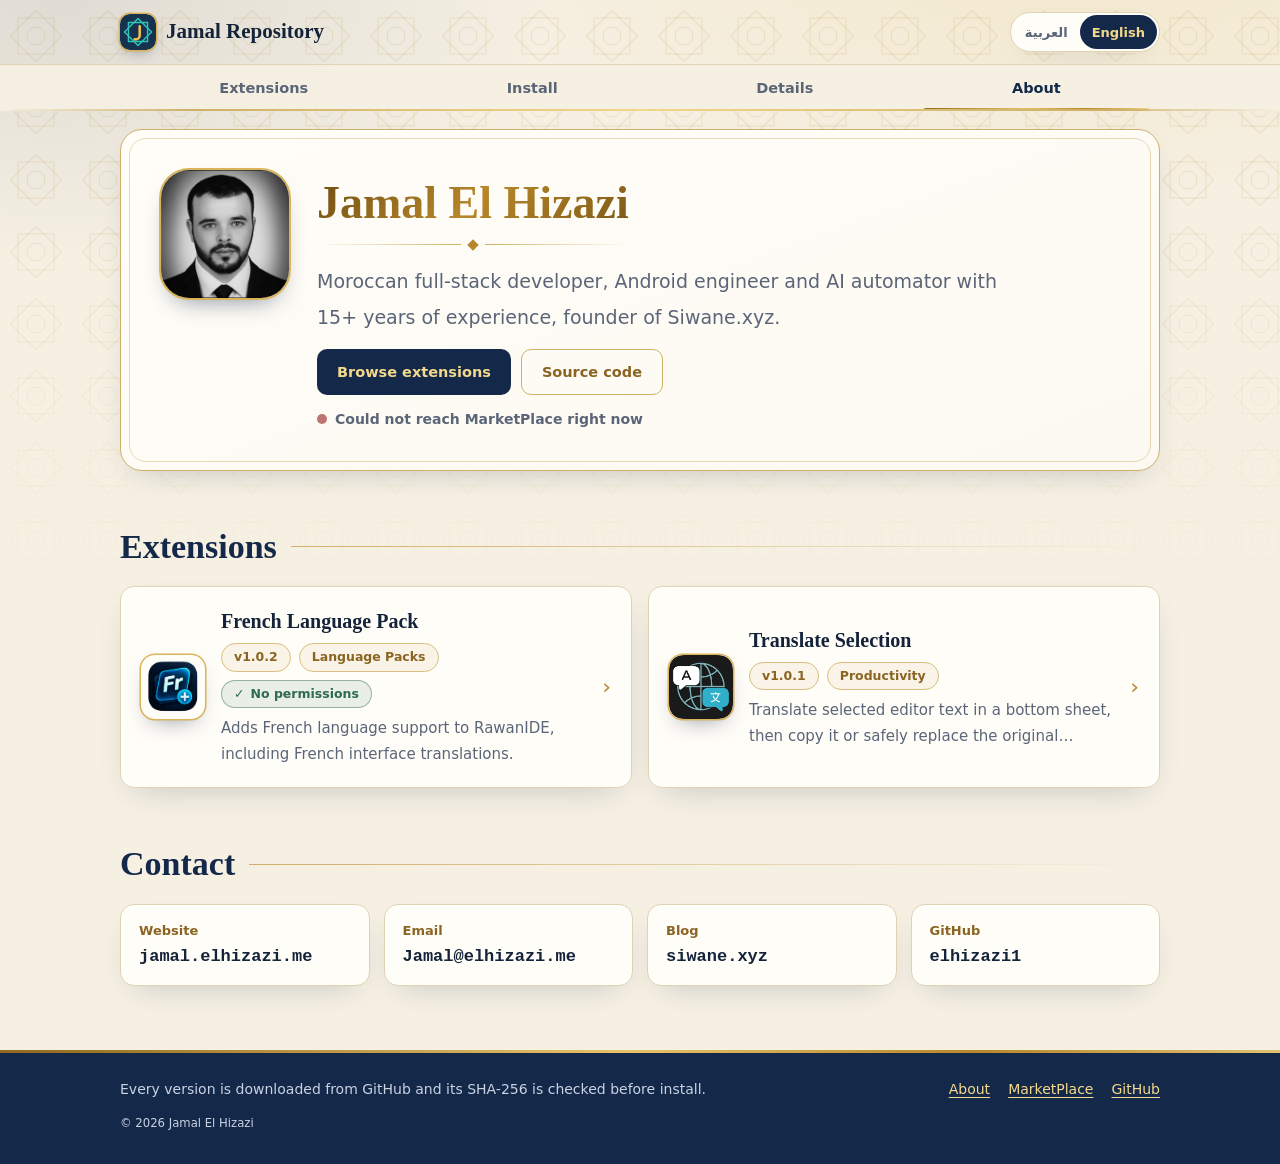
==== commit 0da22b3b: "si1" ====
--- a/about/index.html
+++ b/about/index.html
@@ -72,6 +72,6 @@
     <small>© 2026 Jamal El Hizazi</small>
   </div>
 </footer>
-<!--DATA--><script type="application/json" id="data">{"repository":{"protocol":"1.0","id":"me.elhizazi.jamal.github.repository","name":"Jamal El Hizazi Repository","publisher":"Jamal El Hizazi","description":"Extensions for RawanIDE by Jamal El Hizazi.","homepageUrl":"https://elhizazi1.github.io/jamal-repository/","repositoryUrl":"https://github.com/elhizazi1/jamal-repository","icon":"https://raw.githubusercontent.com/elhizazi1/jamal-repository/main/icon.svg","verification":"rwm-JESA_3A_atXAHX9HX52WhoH6","i18n":{"ar":{"name":"مستودع جمال الحزازي","description":"إضافات لـ RawanIDE من تطوير جمال الحزازي."},"en":{"name":"Jamal El Hizazi Repository","description":"Extensions for RawanIDE by Jamal El Hizazi."},"zh-CN":{"name":"Jamal El Hizazi 扩展仓库","description":"Jamal El Hizazi 为 RawanIDE 开发的扩展。"},"zh-TW":{"name":"Jamal El Hizazi 擴充功能倉庫","description":"Jamal El Hizazi 為 RawanIDE 開發的擴充功能。"}},"extensions":[{"id":"me.elhizazi.jamal.github.repository.language.french","name":"French Language Pack","version":"1.0.1","publisher":"Jamal El Hizazi","description":"French interface language pack for RawanIDE. Provides French UI strings.","category":"Language Packs","icon":"https://raw.githubusercontent.com/elhizazi1/jamal-repository/main/extensions/me.elhizazi.jamal.github.repository.language.french/1.0.1/french-language.webp","apiVersion":"1.0","runtime":"declarative","permissions":[],"sizeBytes":48856,"sha256":"a94781276d6f744c2116f247a615334e010484c51ec75ef424cbf396a56e475f","downloadUrl":"https://raw.githubusercontent.com/elhizazi1/jamal-repository/main/extensions/me.elhizazi.jamal.github.repository.language.french/1.0.1/me.elhizazi.jamal.github.repository.language.french-1.0.1.r1","homepageUrl":"https://elhizazi1.github.io/jamal-repository/extensions/me.elhizazi.jamal.github.repository.language.french/1.0.1/","documentationUrl":"https://elhizazi1.github.io/jamal-repository/extensions/me.elhizazi.jamal.github.repository.language.french/1.0.1/","tags":["language-pack","french"],"changelog":"Initial release of the French language pack.","i18n":{"en":{"name":"French Language Pack","description":"Adds French language support to RawanIDE, including French interface translations."},"ar":{"name":"حزمة اللغة الفرنسية","description":"تضيف دعم اللغة الفرنسية إلى RawanIDE، وتشمل ترجمة كاملة لواجهة المستخدم."},"fr":{"name":"Pack de langue française","description":"Ajoute la prise en charge de la langue française à RawanIDE, y compris la traduction de l'interface."}},"license":"MIT"},{"id":"me.elhizazi.jamal.github.repository.translate-selection","name":"Translate Selection","version":"1.0.1","publisher":"Jamal El Hizazi","description":"Translate selected editor text in a bottom sheet, then copy or safely replace the original selection.","category":"Productivity","icon":"https://raw.githubusercontent.com/elhizazi1/jamal-repository/main/extensions/me.elhizazi.jamal.github.repository.translate-selection/1.0.1/icon.webp","apiVersion":"1.0","runtime":"hosted-js","permissions":["EDITOR_WRITE","NETWORK_ACCESS"],"sizeBytes":21029,"sha256":"d09fae5e1cabf9f48bd1f3fe53cbccac8c3272e2dbcc5d6680dec8b7172f0d9c","downloadUrl":"https://raw.githubusercontent.com/elhizazi1/jamal-repository/main/extensions/me.elhizazi.jamal.github.repository.translate-selection/1.0.1/me.elhizazi.jamal.github.repository.translate-selection-1.0.1.r1","homepageUrl":"https://elhizazi1.github.io/jamal-repository/extensions/me.elhizazi.jamal.github.repository.translate-selection/1.0.1/","documentationUrl":"https://elhizazi1.github.io/jamal-repository/extensions/me.elhizazi.jamal.github.repository.translate-selection/1.0.1/","tags":["translate","translation","editor"],"changelog":"The selection toolbar icon is drawn larger and the command no longer appears in the commands list: use the toolbar icon.","i18n":{"en":{"name":"Translate Selection","description":"Translate selected editor text in a bottom sheet, then copy it or safely replace the original selection."},"ar":{"name":"ترجمة النص المحدد","description":"ترجم النص المحدد في المحرر داخل نافذة سفلية، ثم انسخه أو استبدل النص الأصلي."}},"license":"MIT"}]}}</script><!--/DATA-->
+<!--DATA--><script type="application/json" id="data">{"repository":{"protocol":"1.0","id":"me.elhizazi.jamal.github.repository","name":"Jamal El Hizazi Repository","publisher":"Jamal El Hizazi","description":"Extensions for RawanIDE by Jamal El Hizazi.","homepageUrl":"https://elhizazi1.github.io/jamal-repository/","repositoryUrl":"https://github.com/elhizazi1/jamal-repository","icon":"https://raw.githubusercontent.com/elhizazi1/jamal-repository/main/icon.svg","verification":"rwm-JESA_3A_atXAHX9HX52WhoH6","i18n":{"ar":{"name":"مستودع جمال الحزازي","description":"إضافات لـ RawanIDE من تطوير جمال الحزازي."},"en":{"name":"Jamal El Hizazi Repository","description":"Extensions for RawanIDE by Jamal El Hizazi."},"zh-CN":{"name":"Jamal El Hizazi 扩展仓库","description":"Jamal El Hizazi 为 RawanIDE 开发的扩展。"},"zh-TW":{"name":"Jamal El Hizazi 擴充功能倉庫","description":"Jamal El Hizazi 為 RawanIDE 開發的擴充功能。"}},"extensions":[{"id":"me.elhizazi.jamal.github.repository.language.french","name":"French Language Pack","version":"1.0.2","publisher":"Jamal El Hizazi","description":"French interface language pack for RawanIDE. Provides French UI strings.","category":"Language Packs","icon":"https://raw.githubusercontent.com/elhizazi1/jamal-repository/main/extensions/me.elhizazi.jamal.github.repository.language.french/1.0.2/french-language.webp","apiVersion":"1.0","runtime":"declarative","permissions":[],"sizeBytes":48935,"sha256":"73bc6528d62cb097e84de89d684f1f9da6f179631f1df521fc6b3f68f8a2ac87","downloadUrl":"https://raw.githubusercontent.com/elhizazi1/jamal-repository/main/extensions/me.elhizazi.jamal.github.repository.language.french/1.0.2/me.elhizazi.jamal.github.repository.language.french-1.0.2.r1","homepageUrl":"https://elhizazi1.github.io/jamal-repository/extensions/me.elhizazi.jamal.github.repository.language.french/1.0.2/","documentationUrl":"https://elhizazi1.github.io/jamal-repository/extensions/me.elhizazi.jamal.github.repository.language.french/1.0.2/","tags":["language-pack","french"],"changelog":"Initial release of the French language pack.","i18n":{"en":{"name":"French Language Pack","description":"Adds French language support to RawanIDE, including French interface translations."},"ar":{"name":"حزمة اللغة الفرنسية","description":"تضيف دعم اللغة الفرنسية إلى RawanIDE، وتشمل ترجمة كاملة لواجهة المستخدم."},"fr":{"name":"Pack de langue française","description":"Ajoute la prise en charge de la langue française à RawanIDE, y compris la traduction de l'interface."}},"license":"MIT"},{"id":"me.elhizazi.jamal.github.repository.language.french","name":"French Language Pack","version":"1.0.1","publisher":"Jamal El Hizazi","description":"French interface language pack for RawanIDE. Provides French UI strings.","category":"Language Packs","icon":"https://raw.githubusercontent.com/elhizazi1/jamal-repository/main/extensions/me.elhizazi.jamal.github.repository.language.french/1.0.1/french-language.webp","apiVersion":"1.0","runtime":"declarative","permissions":[],"sizeBytes":48856,"sha256":"a94781276d6f744c2116f247a615334e010484c51ec75ef424cbf396a56e475f","downloadUrl":"https://raw.githubusercontent.com/elhizazi1/jamal-repository/main/extensions/me.elhizazi.jamal.github.repository.language.french/1.0.1/me.elhizazi.jamal.github.repository.language.french-1.0.1.r1","homepageUrl":"https://elhizazi1.github.io/jamal-repository/extensions/me.elhizazi.jamal.github.repository.language.french/1.0.1/","documentationUrl":"https://elhizazi1.github.io/jamal-repository/extensions/me.elhizazi.jamal.github.repository.language.french/1.0.1/","tags":["language-pack","french"],"changelog":"Initial release of the French language pack.","i18n":{"en":{"name":"French Language Pack","description":"Adds French language support to RawanIDE, including French interface translations."},"ar":{"name":"حزمة اللغة الفرنسية","description":"تضيف دعم اللغة الفرنسية إلى RawanIDE، وتشمل ترجمة كاملة لواجهة المستخدم."},"fr":{"name":"Pack de langue française","description":"Ajoute la prise en charge de la langue française à RawanIDE, y compris la traduction de l'interface."}},"license":"MIT"},{"id":"me.elhizazi.jamal.github.repository.language.french","name":"French Language Pack","version":"1.0.0","publisher":"Jamal El Hizazi","description":"French interface language pack for RawanIDE. Provides French UI strings.","category":"Language Packs","icon":"https://raw.githubusercontent.com/elhizazi1/jamal-repository/main/extensions/me.elhizazi.jamal.github.repository.language.french/1.0.0/french-language.webp","apiVersion":"1.0","runtime":null,"permissions":[],"sizeBytes":48666,"sha256":"2f513e5b9b23acaeafe5639cd33b73069ed3e005d0228362bf16907a8c696561","downloadUrl":"https://raw.githubusercontent.com/elhizazi1/jamal-repository/main/extensions/me.elhizazi.jamal.github.repository.language.french/1.0.0/me.elhizazi.jamal.github.repository.language.french-1.0.0.r1","homepageUrl":"https://elhizazi1.github.io/jamal-repository/extensions/me.elhizazi.jamal.github.repository.language.french/1.0.0/","documentationUrl":"https://elhizazi1.github.io/jamal-repository/extensions/me.elhizazi.jamal.github.repository.language.french/1.0.0/","tags":["language-pack","french"],"changelog":"Initial release of the French language pack.","i18n":{"en":{"name":"French Language Pack","description":"Adds French language support to RawanIDE, including French interface translations."},"ar":{"name":"حزمة اللغة الفرنسية","description":"تضيف دعم اللغة الفرنسية إلى RawanIDE، وتشمل ترجمة كاملة لواجهة المستخدم."},"fr":{"name":"Pack de langue française","description":"Ajoute la prise en charge de la langue française à RawanIDE, y compris la traduction de l'interface."}},"license":"MIT"},{"id":"me.elhizazi.jamal.github.repository.translate-selection","name":"Translate Selection","version":"1.0.1","publisher":"Jamal El Hizazi","description":"Translate selected editor text in a bottom sheet, then copy or safely replace the original selection.","category":"Productivity","icon":"https://raw.githubusercontent.com/elhizazi1/jamal-repository/main/extensions/me.elhizazi.jamal.github.repository.translate-selection/1.0.1/icon.webp","apiVersion":"1.0","runtime":"hosted-js","permissions":["EDITOR_WRITE","NETWORK_ACCESS"],"sizeBytes":21029,"sha256":"d09fae5e1cabf9f48bd1f3fe53cbccac8c3272e2dbcc5d6680dec8b7172f0d9c","downloadUrl":"https://raw.githubusercontent.com/elhizazi1/jamal-repository/main/extensions/me.elhizazi.jamal.github.repository.translate-selection/1.0.1/me.elhizazi.jamal.github.repository.translate-selection-1.0.1.r1","homepageUrl":"https://elhizazi1.github.io/jamal-repository/extensions/me.elhizazi.jamal.github.repository.translate-selection/1.0.1/","documentationUrl":"https://elhizazi1.github.io/jamal-repository/extensions/me.elhizazi.jamal.github.repository.translate-selection/1.0.1/","tags":["translate","translation","editor"],"changelog":"The selection toolbar icon is drawn larger and the command no longer appears in the commands list: use the toolbar icon.","i18n":{"en":{"name":"Translate Selection","description":"Translate selected editor text in a bottom sheet, then copy it or safely replace the original selection."},"ar":{"name":"ترجمة النص المحدد","description":"ترجم النص المحدد في المحرر داخل نافذة سفلية، ثم انسخه أو استبدل النص الأصلي."}},"license":"MIT","screenshots":[{"url":"https://raw.githubusercontent.com/elhizazi1/jamal-repository/main/extensions/me.elhizazi.jamal.github.repository.translate-selection/screenshots/01.PNG","caption":{"en":"Select the text you want to translate","ar":"حدّد النص الذي تريد ترجمته"}},{"url":"https://raw.githubusercontent.com/elhizazi1/jamal-repository/main/extensions/me.elhizazi.jamal.github.repository.translate-selection/screenshots/02.PNG","caption":{"en":"Tap the translate icon in the selection bar","ar":"اضغط أيقونة الترجمة في شريط التحديد"}},{"url":"https://raw.githubusercontent.com/elhizazi1/jamal-repository/main/extensions/me.elhizazi.jamal.github.repository.translate-selection/screenshots/03.PNG","caption":{"en":"Choose the target language and translate","ar":"اختر لغة الهدف ثم ترجم"}},{"url":"https://raw.githubusercontent.com/elhizazi1/jamal-repository/main/extensions/me.elhizazi.jamal.github.repository.translate-selection/screenshots/04.PNG","caption":{"en":"Copy the result or replace the selection","ar":"انسخ النتيجة أو استبدل التحديد"}},{"url":"https://raw.githubusercontent.com/elhizazi1/jamal-repository/main/extensions/me.elhizazi.jamal.github.repository.translate-selection/screenshots/05.PNG","caption":{"en":"The original selection replaced by the translation","ar":"التحديد الأصلي بعد استبداله بالترجمة"}}]},{"id":"me.elhizazi.jamal.github.repository.translate-selection","name":"Translate Selection","version":"1.0.0","publisher":"Jamal El Hizazi","description":"Translate selected editor text in a bottom sheet, then copy or safely replace the original selection.","category":"Productivity","icon":"https://raw.githubusercontent.com/elhizazi1/jamal-repository/main/extensions/me.elhizazi.jamal.github.repository.translate-selection/1.0.0/icon.webp","apiVersion":"1.0","runtime":"hosted-js","permissions":["EDITOR_WRITE","NETWORK_ACCESS"],"sizeBytes":21027,"sha256":"47d94b6e09e8cb1642aaa0609cafebfe9a111b99640bc855532237ee01b56c1c","downloadUrl":"https://raw.githubusercontent.com/elhizazi1/jamal-repository/main/extensions/me.elhizazi.jamal.github.repository.translate-selection/1.0.0/me.elhizazi.jamal.github.repository.translate-selection-1.0.0.r1","homepageUrl":"https://elhizazi1.github.io/jamal-repository/extensions/me.elhizazi.jamal.github.repository.translate-selection/1.0.0/","documentationUrl":"https://elhizazi1.github.io/jamal-repository/extensions/me.elhizazi.jamal.github.repository.translate-selection/1.0.0/","tags":["translate","translation","editor"],"changelog":"Initial release: translate the selected text in a bottom sheet, then copy it or safely replace the original selection.","i18n":{"en":{"name":"Translate Selection","description":"Translate selected editor text in a bottom sheet, then copy it or safely replace the original selection."},"ar":{"name":"ترجمة النص المحدد","description":"ترجم النص المحدد في المحرر داخل نافذة سفلية، ثم انسخه أو استبدل النص الأصلي."}},"license":"MIT"}]}}</script><!--/DATA-->
 </body>
 </html>
--- a/assets/site.css
+++ b/assets/site.css
@@ -241,3 +241,10 @@
 .foot { display: grid; gap: 10px; padding-block: 24px 30px; }
 .foot .links { display: flex; flex-wrap: wrap; gap: 6px 18px; }
 @media (min-width: 720px) { .foot { grid-template-columns: minmax(0, 1fr) auto; align-items: center; } .foot small { grid-column: 1 / -1; } }
+
+/* Extension screenshots: one swipeable row */
+.shots { display: flex; gap: 14px; overflow-x: auto; padding: 4px 2px 12px; scroll-snap-type: x proximity; -webkit-overflow-scrolling: touch; }
+.shots figure { flex: 0 0 auto; margin: 0; width: min(78vw, 300px); scroll-snap-align: start; }
+.shots a { display: block; background: var(--surface); border: 1px solid var(--line); border-radius: var(--r); overflow: hidden; box-shadow: var(--shadow); }
+.shots img { display: block; width: 100%; height: auto; }
+.shots figcaption { margin-top: 8px; color: var(--muted, inherit); font-size: 13px; line-height: 1.6; }
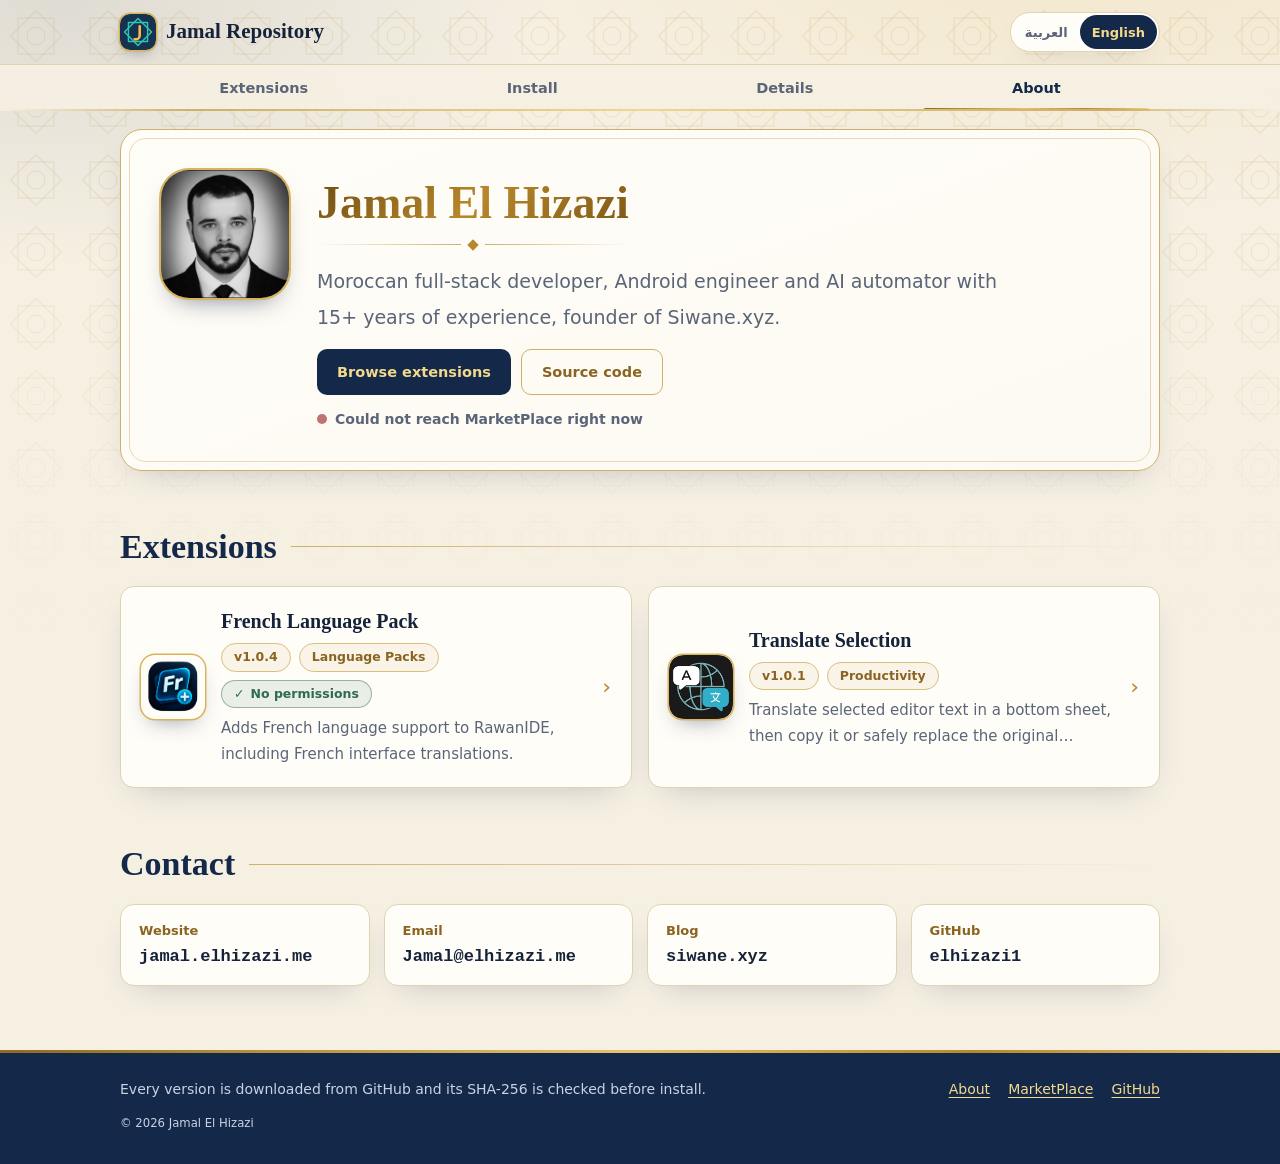
==== commit 0da93e32: "rawanide" ====
--- a/about/index.html
+++ b/about/index.html
@@ -72,6 +72,6 @@
     <small>© 2026 Jamal El Hizazi</small>
   </div>
 </footer>
-<!--DATA--><script type="application/json" id="data">{"repository":{"protocol":"1.0","id":"me.elhizazi.jamal.github.repository","name":"Jamal El Hizazi Repository","publisher":"Jamal El Hizazi","description":"Extensions for RawanIDE by Jamal El Hizazi.","homepageUrl":"https://elhizazi1.github.io/jamal-repository/","repositoryUrl":"https://github.com/elhizazi1/jamal-repository","icon":"https://raw.githubusercontent.com/elhizazi1/jamal-repository/main/icon.svg","verification":"rwm-JESA_3A_atXAHX9HX52WhoH6","i18n":{"ar":{"name":"مستودع جمال الحزازي","description":"إضافات لـ RawanIDE من تطوير جمال الحزازي."},"en":{"name":"Jamal El Hizazi Repository","description":"Extensions for RawanIDE by Jamal El Hizazi."},"zh-CN":{"name":"Jamal El Hizazi 扩展仓库","description":"Jamal El Hizazi 为 RawanIDE 开发的扩展。"},"zh-TW":{"name":"Jamal El Hizazi 擴充功能倉庫","description":"Jamal El Hizazi 為 RawanIDE 開發的擴充功能。"}},"extensions":[{"id":"me.elhizazi.jamal.github.repository.language.french","name":"French Language Pack","version":"1.0.2","publisher":"Jamal El Hizazi","description":"French interface language pack for RawanIDE. Provides French UI strings.","category":"Language Packs","icon":"https://raw.githubusercontent.com/elhizazi1/jamal-repository/main/extensions/me.elhizazi.jamal.github.repository.language.french/1.0.2/french-language.webp","apiVersion":"1.0","runtime":"declarative","permissions":[],"sizeBytes":48935,"sha256":"73bc6528d62cb097e84de89d684f1f9da6f179631f1df521fc6b3f68f8a2ac87","downloadUrl":"https://raw.githubusercontent.com/elhizazi1/jamal-repository/main/extensions/me.elhizazi.jamal.github.repository.language.french/1.0.2/me.elhizazi.jamal.github.repository.language.french-1.0.2.r1","homepageUrl":"https://elhizazi1.github.io/jamal-repository/extensions/me.elhizazi.jamal.github.repository.language.french/1.0.2/","documentationUrl":"https://elhizazi1.github.io/jamal-repository/extensions/me.elhizazi.jamal.github.repository.language.french/1.0.2/","tags":["language-pack","french"],"changelog":"Initial release of the French language pack.","i18n":{"en":{"name":"French Language Pack","description":"Adds French language support to RawanIDE, including French interface translations."},"ar":{"name":"حزمة اللغة الفرنسية","description":"تضيف دعم اللغة الفرنسية إلى RawanIDE، وتشمل ترجمة كاملة لواجهة المستخدم."},"fr":{"name":"Pack de langue française","description":"Ajoute la prise en charge de la langue française à RawanIDE, y compris la traduction de l'interface."}},"license":"MIT"},{"id":"me.elhizazi.jamal.github.repository.language.french","name":"French Language Pack","version":"1.0.1","publisher":"Jamal El Hizazi","description":"French interface language pack for RawanIDE. Provides French UI strings.","category":"Language Packs","icon":"https://raw.githubusercontent.com/elhizazi1/jamal-repository/main/extensions/me.elhizazi.jamal.github.repository.language.french/1.0.1/french-language.webp","apiVersion":"1.0","runtime":"declarative","permissions":[],"sizeBytes":48856,"sha256":"a94781276d6f744c2116f247a615334e010484c51ec75ef424cbf396a56e475f","downloadUrl":"https://raw.githubusercontent.com/elhizazi1/jamal-repository/main/extensions/me.elhizazi.jamal.github.repository.language.french/1.0.1/me.elhizazi.jamal.github.repository.language.french-1.0.1.r1","homepageUrl":"https://elhizazi1.github.io/jamal-repository/extensions/me.elhizazi.jamal.github.repository.language.french/1.0.1/","documentationUrl":"https://elhizazi1.github.io/jamal-repository/extensions/me.elhizazi.jamal.github.repository.language.french/1.0.1/","tags":["language-pack","french"],"changelog":"Initial release of the French language pack.","i18n":{"en":{"name":"French Language Pack","description":"Adds French language support to RawanIDE, including French interface translations."},"ar":{"name":"حزمة اللغة الفرنسية","description":"تضيف دعم اللغة الفرنسية إلى RawanIDE، وتشمل ترجمة كاملة لواجهة المستخدم."},"fr":{"name":"Pack de langue française","description":"Ajoute la prise en charge de la langue française à RawanIDE, y compris la traduction de l'interface."}},"license":"MIT"},{"id":"me.elhizazi.jamal.github.repository.language.french","name":"French Language Pack","version":"1.0.0","publisher":"Jamal El Hizazi","description":"French interface language pack for RawanIDE. Provides French UI strings.","category":"Language Packs","icon":"https://raw.githubusercontent.com/elhizazi1/jamal-repository/main/extensions/me.elhizazi.jamal.github.repository.language.french/1.0.0/french-language.webp","apiVersion":"1.0","runtime":null,"permissions":[],"sizeBytes":48666,"sha256":"2f513e5b9b23acaeafe5639cd33b73069ed3e005d0228362bf16907a8c696561","downloadUrl":"https://raw.githubusercontent.com/elhizazi1/jamal-repository/main/extensions/me.elhizazi.jamal.github.repository.language.french/1.0.0/me.elhizazi.jamal.github.repository.language.french-1.0.0.r1","homepageUrl":"https://elhizazi1.github.io/jamal-repository/extensions/me.elhizazi.jamal.github.repository.language.french/1.0.0/","documentationUrl":"https://elhizazi1.github.io/jamal-repository/extensions/me.elhizazi.jamal.github.repository.language.french/1.0.0/","tags":["language-pack","french"],"changelog":"Initial release of the French language pack.","i18n":{"en":{"name":"French Language Pack","description":"Adds French language support to RawanIDE, including French interface translations."},"ar":{"name":"حزمة اللغة الفرنسية","description":"تضيف دعم اللغة الفرنسية إلى RawanIDE، وتشمل ترجمة كاملة لواجهة المستخدم."},"fr":{"name":"Pack de langue française","description":"Ajoute la prise en charge de la langue française à RawanIDE, y compris la traduction de l'interface."}},"license":"MIT"},{"id":"me.elhizazi.jamal.github.repository.translate-selection","name":"Translate Selection","version":"1.0.1","publisher":"Jamal El Hizazi","description":"Translate selected editor text in a bottom sheet, then copy or safely replace the original selection.","category":"Productivity","icon":"https://raw.githubusercontent.com/elhizazi1/jamal-repository/main/extensions/me.elhizazi.jamal.github.repository.translate-selection/1.0.1/icon.webp","apiVersion":"1.0","runtime":"hosted-js","permissions":["EDITOR_WRITE","NETWORK_ACCESS"],"sizeBytes":21029,"sha256":"d09fae5e1cabf9f48bd1f3fe53cbccac8c3272e2dbcc5d6680dec8b7172f0d9c","downloadUrl":"https://raw.githubusercontent.com/elhizazi1/jamal-repository/main/extensions/me.elhizazi.jamal.github.repository.translate-selection/1.0.1/me.elhizazi.jamal.github.repository.translate-selection-1.0.1.r1","homepageUrl":"https://elhizazi1.github.io/jamal-repository/extensions/me.elhizazi.jamal.github.repository.translate-selection/1.0.1/","documentationUrl":"https://elhizazi1.github.io/jamal-repository/extensions/me.elhizazi.jamal.github.repository.translate-selection/1.0.1/","tags":["translate","translation","editor"],"changelog":"The selection toolbar icon is drawn larger and the command no longer appears in the commands list: use the toolbar icon.","i18n":{"en":{"name":"Translate Selection","description":"Translate selected editor text in a bottom sheet, then copy it or safely replace the original selection."},"ar":{"name":"ترجمة النص المحدد","description":"ترجم النص المحدد في المحرر داخل نافذة سفلية، ثم انسخه أو استبدل النص الأصلي."}},"license":"MIT","screenshots":[{"url":"https://raw.githubusercontent.com/elhizazi1/jamal-repository/main/extensions/me.elhizazi.jamal.github.repository.translate-selection/screenshots/01.PNG","caption":{"en":"Select the text you want to translate","ar":"حدّد النص الذي تريد ترجمته"}},{"url":"https://raw.githubusercontent.com/elhizazi1/jamal-repository/main/extensions/me.elhizazi.jamal.github.repository.translate-selection/screenshots/02.PNG","caption":{"en":"Tap the translate icon in the selection bar","ar":"اضغط أيقونة الترجمة في شريط التحديد"}},{"url":"https://raw.githubusercontent.com/elhizazi1/jamal-repository/main/extensions/me.elhizazi.jamal.github.repository.translate-selection/screenshots/03.PNG","caption":{"en":"Choose the target language and translate","ar":"اختر لغة الهدف ثم ترجم"}},{"url":"https://raw.githubusercontent.com/elhizazi1/jamal-repository/main/extensions/me.elhizazi.jamal.github.repository.translate-selection/screenshots/04.PNG","caption":{"en":"Copy the result or replace the selection","ar":"انسخ النتيجة أو استبدل التحديد"}},{"url":"https://raw.githubusercontent.com/elhizazi1/jamal-repository/main/extensions/me.elhizazi.jamal.github.repository.translate-selection/screenshots/05.PNG","caption":{"en":"The original selection replaced by the translation","ar":"التحديد الأصلي بعد استبداله بالترجمة"}}]},{"id":"me.elhizazi.jamal.github.repository.translate-selection","name":"Translate Selection","version":"1.0.0","publisher":"Jamal El Hizazi","description":"Translate selected editor text in a bottom sheet, then copy or safely replace the original selection.","category":"Productivity","icon":"https://raw.githubusercontent.com/elhizazi1/jamal-repository/main/extensions/me.elhizazi.jamal.github.repository.translate-selection/1.0.0/icon.webp","apiVersion":"1.0","runtime":"hosted-js","permissions":["EDITOR_WRITE","NETWORK_ACCESS"],"sizeBytes":21027,"sha256":"47d94b6e09e8cb1642aaa0609cafebfe9a111b99640bc855532237ee01b56c1c","downloadUrl":"https://raw.githubusercontent.com/elhizazi1/jamal-repository/main/extensions/me.elhizazi.jamal.github.repository.translate-selection/1.0.0/me.elhizazi.jamal.github.repository.translate-selection-1.0.0.r1","homepageUrl":"https://elhizazi1.github.io/jamal-repository/extensions/me.elhizazi.jamal.github.repository.translate-selection/1.0.0/","documentationUrl":"https://elhizazi1.github.io/jamal-repository/extensions/me.elhizazi.jamal.github.repository.translate-selection/1.0.0/","tags":["translate","translation","editor"],"changelog":"Initial release: translate the selected text in a bottom sheet, then copy it or safely replace the original selection.","i18n":{"en":{"name":"Translate Selection","description":"Translate selected editor text in a bottom sheet, then copy it or safely replace the original selection."},"ar":{"name":"ترجمة النص المحدد","description":"ترجم النص المحدد في المحرر داخل نافذة سفلية، ثم انسخه أو استبدل النص الأصلي."}},"license":"MIT"}]}}</script><!--/DATA-->
+<!--DATA--><script type="application/json" id="data">{"repository":{"protocol":"1.0","id":"me.elhizazi.jamal.github.repository","name":"Jamal El Hizazi Repository","publisher":"Jamal El Hizazi","description":"Extensions for RawanIDE by Jamal El Hizazi.","homepageUrl":"https://elhizazi1.github.io/jamal-repository/","repositoryUrl":"https://github.com/elhizazi1/jamal-repository","icon":"https://raw.githubusercontent.com/elhizazi1/jamal-repository/main/icon.svg","verification":"rwm-JESA_3A_atXAHX9HX52WhoH6","i18n":{"ar":{"name":"مستودع جمال الحزازي","description":"إضافات لـ RawanIDE من تطوير جمال الحزازي."},"en":{"name":"Jamal El Hizazi Repository","description":"Extensions for RawanIDE by Jamal El Hizazi."},"zh-CN":{"name":"Jamal El Hizazi 扩展仓库","description":"Jamal El Hizazi 为 RawanIDE 开发的扩展。"},"zh-TW":{"name":"Jamal El Hizazi 擴充功能倉庫","description":"Jamal El Hizazi 為 RawanIDE 開發的擴充功能。"}},"extensions":[{"id":"me.elhizazi.jamal.github.repository.language.french","name":"French Language Pack","version":"1.0.4","publisher":"Jamal El Hizazi","description":"French interface language pack for RawanIDE. Provides French UI strings.","category":"Language Packs","icon":"https://raw.githubusercontent.com/elhizazi1/jamal-repository/main/extensions/me.elhizazi.jamal.github.repository.language.french/1.0.4/french-language.webp","apiVersion":"1.0","runtime":"declarative","permissions":[],"sizeBytes":57716,"sha256":"c2f1b17bc71cb374579ac978a3cc09d40a4b104897d55e389b1a64e4bdd6bd60","downloadUrl":"https://raw.githubusercontent.com/elhizazi1/jamal-repository/main/extensions/me.elhizazi.jamal.github.repository.language.french/1.0.4/me.elhizazi.jamal.github.repository.language.french-1.0.4.r1","homepageUrl":"https://elhizazi1.github.io/jamal-repository/extensions/me.elhizazi.jamal.github.repository.language.french/1.0.4/","documentationUrl":"https://elhizazi1.github.io/jamal-repository/extensions/me.elhizazi.jamal.github.repository.language.french/1.0.4/","tags":["language-pack","french"],"changelog":"Updated key coverage to match Arabic language pack 1.0.13 (1,677 keys). 203 newly added entries require French translation review.","i18n":{"en":{"name":"French Language Pack","description":"Adds French language support to RawanIDE, including French interface translations."},"ar":{"name":"حزمة اللغة الفرنسية","description":"تضيف دعم اللغة الفرنسية إلى RawanIDE، وتشمل ترجمة كاملة لواجهة المستخدم."},"fr":{"name":"Pack de langue française","description":"Ajoute la prise en charge de la langue française à RawanIDE, y compris la traduction de l'interface."}},"license":"MIT"},{"id":"me.elhizazi.jamal.github.repository.language.french","name":"French Language Pack","version":"1.0.3","publisher":"Jamal El Hizazi","description":"French interface language pack for RawanIDE. Provides French UI strings.","category":"Language Packs","icon":"https://raw.githubusercontent.com/elhizazi1/jamal-repository/main/extensions/me.elhizazi.jamal.github.repository.language.french/1.0.3/french-language.webp","apiVersion":"1.0","runtime":"declarative","permissions":[],"sizeBytes":51118,"sha256":"8d96ebf48cab43729857f6c1481a118d358652b920c33dad74ba4975d328eeda","downloadUrl":"https://raw.githubusercontent.com/elhizazi1/jamal-repository/main/extensions/me.elhizazi.jamal.github.repository.language.french/1.0.3/me.elhizazi.jamal.github.repository.language.french-1.0.3.r1","homepageUrl":"https://elhizazi1.github.io/jamal-repository/extensions/me.elhizazi.jamal.github.repository.language.french/1.0.3/","documentationUrl":"https://elhizazi1.github.io/jamal-repository/extensions/me.elhizazi.jamal.github.repository.language.french/1.0.3/","tags":["language-pack","french"],"changelog":"Updated French translations to match Arabic 1.0.12: 122 new UI keys, 1474 total.","i18n":{"en":{"name":"French Language Pack","description":"Adds French language support to RawanIDE, including French interface translations."},"ar":{"name":"حزمة اللغة الفرنسية","description":"تضيف دعم اللغة الفرنسية إلى RawanIDE، وتشمل ترجمة كاملة لواجهة المستخدم."},"fr":{"name":"Pack de langue française","description":"Ajoute la prise en charge de la langue française à RawanIDE, y compris la traduction de l'interface."}},"license":"MIT"},{"id":"me.elhizazi.jamal.github.repository.language.french","name":"French Language Pack","version":"1.0.2","publisher":"Jamal El Hizazi","description":"French interface language pack for RawanIDE. Provides French UI strings.","category":"Language Packs","icon":"https://raw.githubusercontent.com/elhizazi1/jamal-repository/main/extensions/me.elhizazi.jamal.github.repository.language.french/1.0.2/french-language.webp","apiVersion":"1.0","runtime":"declarative","permissions":[],"sizeBytes":48935,"sha256":"73bc6528d62cb097e84de89d684f1f9da6f179631f1df521fc6b3f68f8a2ac87","downloadUrl":"https://raw.githubusercontent.com/elhizazi1/jamal-repository/main/extensions/me.elhizazi.jamal.github.repository.language.french/1.0.2/me.elhizazi.jamal.github.repository.language.french-1.0.2.r1","homepageUrl":"https://elhizazi1.github.io/jamal-repository/extensions/me.elhizazi.jamal.github.repository.language.french/1.0.2/","documentationUrl":"https://elhizazi1.github.io/jamal-repository/extensions/me.elhizazi.jamal.github.repository.language.french/1.0.2/","tags":["language-pack","french"],"changelog":"Initial release of the French language pack.","i18n":{"en":{"name":"French Language Pack","description":"Adds French language support to RawanIDE, including French interface translations."},"ar":{"name":"حزمة اللغة الفرنسية","description":"تضيف دعم اللغة الفرنسية إلى RawanIDE، وتشمل ترجمة كاملة لواجهة المستخدم."},"fr":{"name":"Pack de langue française","description":"Ajoute la prise en charge de la langue française à RawanIDE, y compris la traduction de l'interface."}},"license":"MIT"},{"id":"me.elhizazi.jamal.github.repository.language.french","name":"French Language Pack","version":"1.0.1","publisher":"Jamal El Hizazi","description":"French interface language pack for RawanIDE. Provides French UI strings.","category":"Language Packs","icon":"https://raw.githubusercontent.com/elhizazi1/jamal-repository/main/extensions/me.elhizazi.jamal.github.repository.language.french/1.0.1/french-language.webp","apiVersion":"1.0","runtime":"declarative","permissions":[],"sizeBytes":48856,"sha256":"a94781276d6f744c2116f247a615334e010484c51ec75ef424cbf396a56e475f","downloadUrl":"https://raw.githubusercontent.com/elhizazi1/jamal-repository/main/extensions/me.elhizazi.jamal.github.repository.language.french/1.0.1/me.elhizazi.jamal.github.repository.language.french-1.0.1.r1","homepageUrl":"https://elhizazi1.github.io/jamal-repository/extensions/me.elhizazi.jamal.github.repository.language.french/1.0.1/","documentationUrl":"https://elhizazi1.github.io/jamal-repository/extensions/me.elhizazi.jamal.github.repository.language.french/1.0.1/","tags":["language-pack","french"],"changelog":"Initial release of the French language pack.","i18n":{"en":{"name":"French Language Pack","description":"Adds French language support to RawanIDE, including French interface translations."},"ar":{"name":"حزمة اللغة الفرنسية","description":"تضيف دعم اللغة الفرنسية إلى RawanIDE، وتشمل ترجمة كاملة لواجهة المستخدم."},"fr":{"name":"Pack de langue française","description":"Ajoute la prise en charge de la langue française à RawanIDE, y compris la traduction de l'interface."}},"license":"MIT"},{"id":"me.elhizazi.jamal.github.repository.language.french","name":"French Language Pack","version":"1.0.0","publisher":"Jamal El Hizazi","description":"French interface language pack for RawanIDE. Provides French UI strings.","category":"Language Packs","icon":"https://raw.githubusercontent.com/elhizazi1/jamal-repository/main/extensions/me.elhizazi.jamal.github.repository.language.french/1.0.0/french-language.webp","apiVersion":"1.0","runtime":"declarative","permissions":[],"sizeBytes":48666,"sha256":"2f513e5b9b23acaeafe5639cd33b73069ed3e005d0228362bf16907a8c696561","downloadUrl":"https://raw.githubusercontent.com/elhizazi1/jamal-repository/main/extensions/me.elhizazi.jamal.github.repository.language.french/1.0.0/me.elhizazi.jamal.github.repository.language.french-1.0.0.r1","homepageUrl":"https://elhizazi1.github.io/jamal-repository/extensions/me.elhizazi.jamal.github.repository.language.french/1.0.0/","documentationUrl":"https://elhizazi1.github.io/jamal-repository/extensions/me.elhizazi.jamal.github.repository.language.french/1.0.0/","tags":["language-pack","french"],"changelog":"Initial release of the French language pack.","i18n":{"en":{"name":"French Language Pack","description":"Adds French language support to RawanIDE, including French interface translations."},"ar":{"name":"حزمة اللغة الفرنسية","description":"تضيف دعم اللغة الفرنسية إلى RawanIDE، وتشمل ترجمة كاملة لواجهة المستخدم."},"fr":{"name":"Pack de langue française","description":"Ajoute la prise en charge de la langue française à RawanIDE, y compris la traduction de l'interface."}},"license":"MIT"},{"id":"me.elhizazi.jamal.github.repository.translate-selection","name":"Translate Selection","version":"1.0.1","publisher":"Jamal El Hizazi","description":"Translate selected editor text in a bottom sheet, then copy or safely replace the original selection.","category":"Productivity","icon":"https://raw.githubusercontent.com/elhizazi1/jamal-repository/main/extensions/me.elhizazi.jamal.github.repository.translate-selection/1.0.1/icon.webp","apiVersion":"1.0","runtime":"hosted-js","permissions":["EDITOR_WRITE","NETWORK_ACCESS"],"sizeBytes":21029,"sha256":"d09fae5e1cabf9f48bd1f3fe53cbccac8c3272e2dbcc5d6680dec8b7172f0d9c","downloadUrl":"https://raw.githubusercontent.com/elhizazi1/jamal-repository/main/extensions/me.elhizazi.jamal.github.repository.translate-selection/1.0.1/me.elhizazi.jamal.github.repository.translate-selection-1.0.1.r1","homepageUrl":"https://elhizazi1.github.io/jamal-repository/extensions/me.elhizazi.jamal.github.repository.translate-selection/1.0.1/","documentationUrl":"https://elhizazi1.github.io/jamal-repository/extensions/me.elhizazi.jamal.github.repository.translate-selection/1.0.1/","tags":["translate","translation","editor"],"changelog":"The selection toolbar icon is drawn larger and the command no longer appears in the commands list: use the toolbar icon.","i18n":{"en":{"name":"Translate Selection","description":"Translate selected editor text in a bottom sheet, then copy it or safely replace the original selection."},"ar":{"name":"ترجمة النص المحدد","description":"ترجم النص المحدد في المحرر داخل نافذة سفلية، ثم انسخه أو استبدل النص الأصلي."}},"license":"MIT","screenshots":[{"url":"https://raw.githubusercontent.com/elhizazi1/jamal-repository/main/extensions/me.elhizazi.jamal.github.repository.translate-selection/screenshots/01.PNG","caption":{"en":"Select the text you want to translate","ar":"حدّد النص الذي تريد ترجمته"}},{"url":"https://raw.githubusercontent.com/elhizazi1/jamal-repository/main/extensions/me.elhizazi.jamal.github.repository.translate-selection/screenshots/02.PNG","caption":{"en":"Tap the translate icon in the selection bar","ar":"اضغط أيقونة الترجمة في شريط التحديد"}},{"url":"https://raw.githubusercontent.com/elhizazi1/jamal-repository/main/extensions/me.elhizazi.jamal.github.repository.translate-selection/screenshots/03.PNG","caption":{"en":"Choose the target language and translate","ar":"اختر لغة الهدف ثم ترجم"}},{"url":"https://raw.githubusercontent.com/elhizazi1/jamal-repository/main/extensions/me.elhizazi.jamal.github.repository.translate-selection/screenshots/04.PNG","caption":{"en":"Copy the result or replace the selection","ar":"انسخ النتيجة أو استبدل التحديد"}},{"url":"https://raw.githubusercontent.com/elhizazi1/jamal-repository/main/extensions/me.elhizazi.jamal.github.repository.translate-selection/screenshots/05.PNG","caption":{"en":"The original selection replaced by the translation","ar":"التحديد الأصلي بعد استبداله بالترجمة"}}]},{"id":"me.elhizazi.jamal.github.repository.translate-selection","name":"Translate Selection","version":"1.0.0","publisher":"Jamal El Hizazi","description":"Translate selected editor text in a bottom sheet, then copy or safely replace the original selection.","category":"Productivity","icon":"https://raw.githubusercontent.com/elhizazi1/jamal-repository/main/extensions/me.elhizazi.jamal.github.repository.translate-selection/1.0.0/icon.webp","apiVersion":"1.0","runtime":"hosted-js","permissions":["EDITOR_WRITE","NETWORK_ACCESS"],"sizeBytes":21027,"sha256":"47d94b6e09e8cb1642aaa0609cafebfe9a111b99640bc855532237ee01b56c1c","downloadUrl":"https://raw.githubusercontent.com/elhizazi1/jamal-repository/main/extensions/me.elhizazi.jamal.github.repository.translate-selection/1.0.0/me.elhizazi.jamal.github.repository.translate-selection-1.0.0.r1","homepageUrl":"https://elhizazi1.github.io/jamal-repository/extensions/me.elhizazi.jamal.github.repository.translate-selection/1.0.0/","documentationUrl":"https://elhizazi1.github.io/jamal-repository/extensions/me.elhizazi.jamal.github.repository.translate-selection/1.0.0/","tags":["translate","translation","editor"],"changelog":"Initial release: translate the selected text in a bottom sheet, then copy it or safely replace the original selection.","i18n":{"en":{"name":"Translate Selection","description":"Translate selected editor text in a bottom sheet, then copy it or safely replace the original selection."},"ar":{"name":"ترجمة النص المحدد","description":"ترجم النص المحدد في المحرر داخل نافذة سفلية، ثم انسخه أو استبدل النص الأصلي."}},"license":"MIT"}]}}</script><!--/DATA-->
 </body>
 </html>
